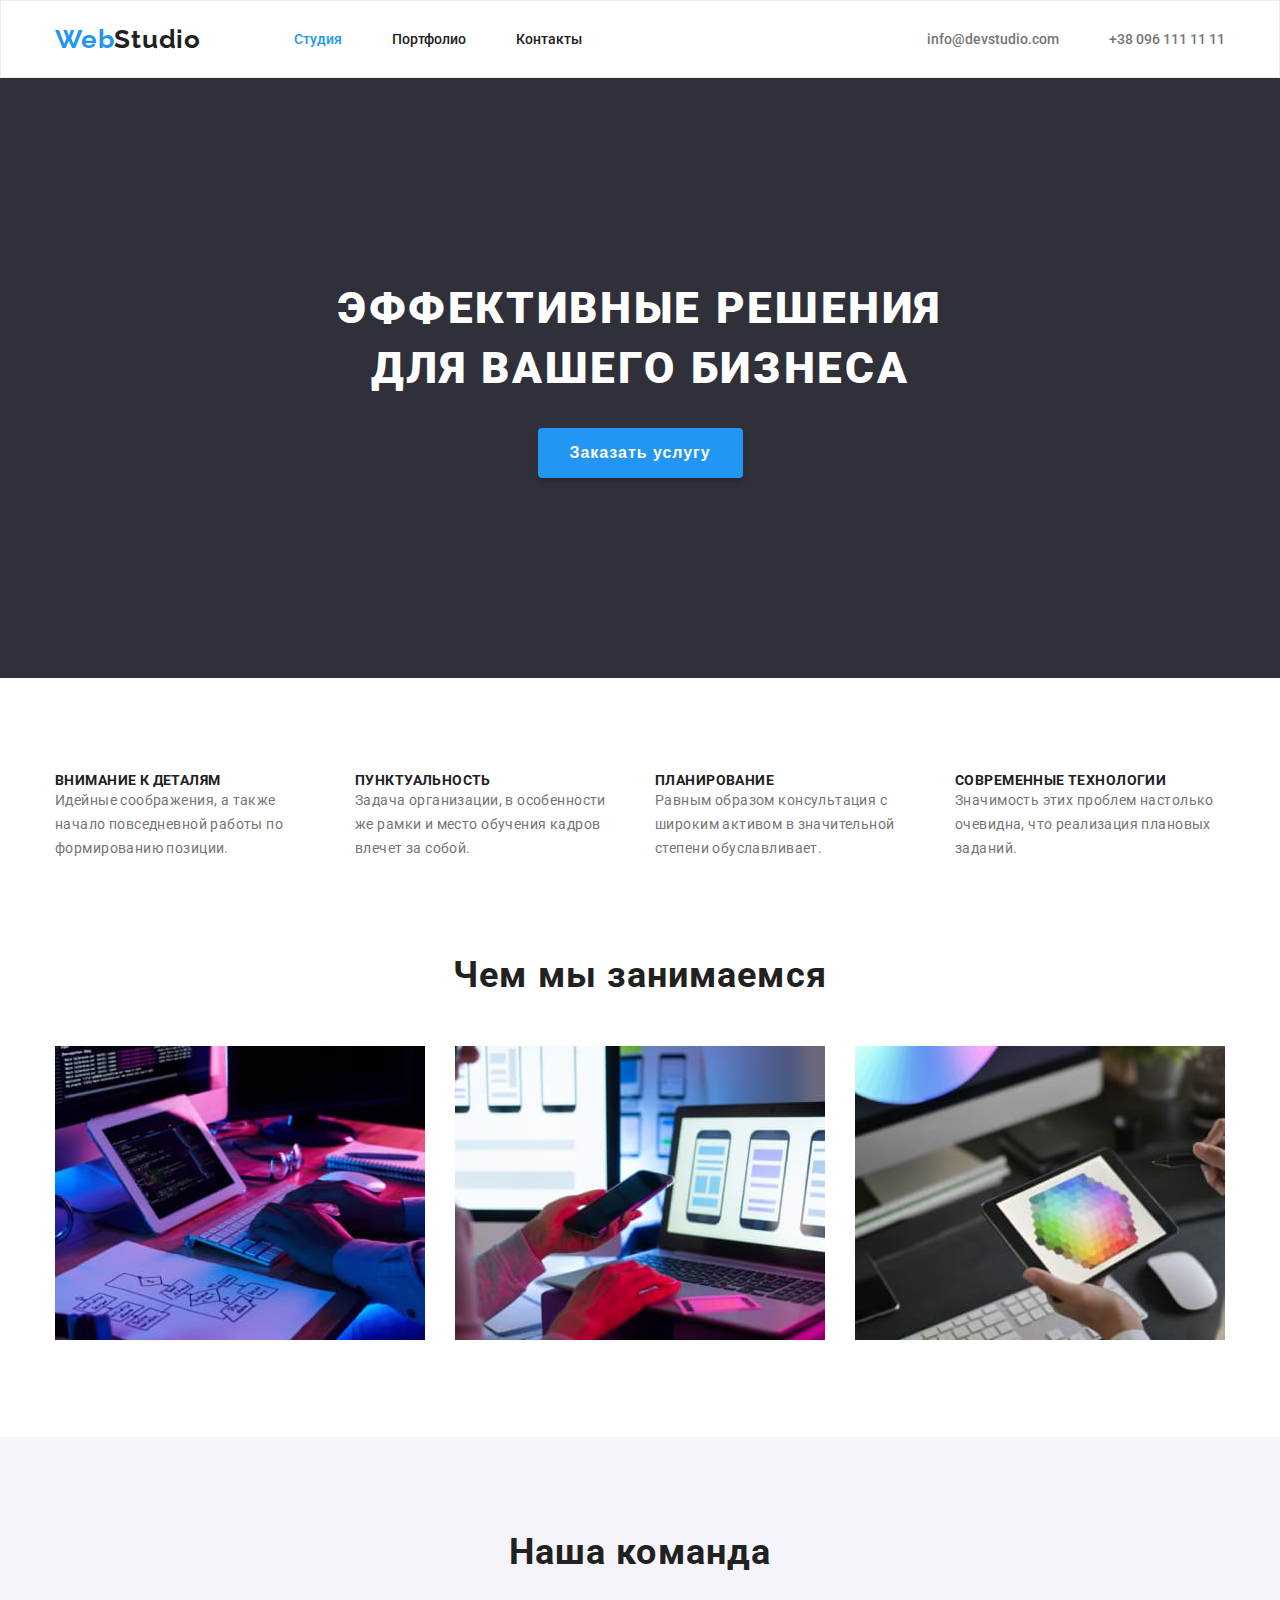
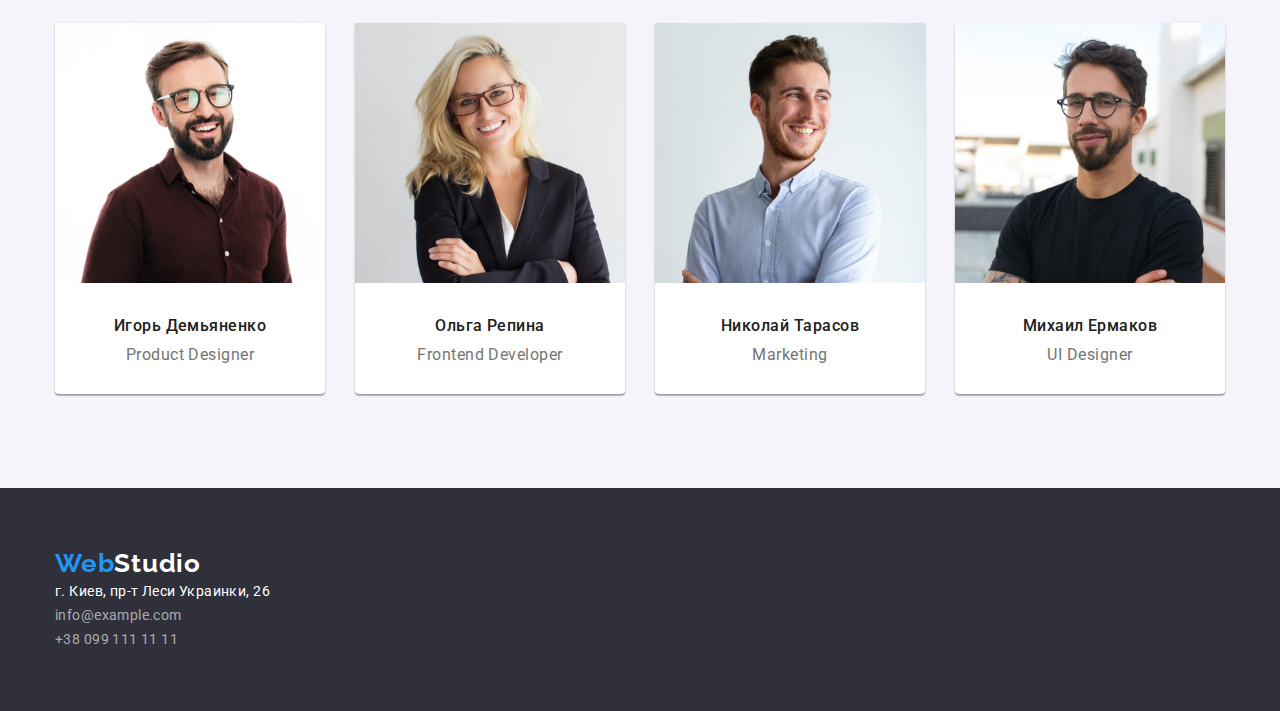
==== index.html @ e6f5c6c8 "clone hw3 to hw4" ====
<!DOCTYPE html>
<html lang="ru">
<head>
    <meta charset="UTF-8">
    <meta http-equiv="X-UA-Compatible" content="IE=edge">
    <meta name="viewport" content="width=device-width, initial-scale=1.0">
    <title>Document</title>
    <link rel="preconnect" href="https://fonts.googleapis.com">
    <link rel="preconnect" href="https://fonts.gstatic.com" crossorigin>
    <link href="https://fonts.googleapis.com/css2?family=Raleway:wght@700&family=Roboto:wght@400;500;700;900&display=swap" rel="stylesheet">
    <link rel="stylesheet" href="./css/reset.css">
    <link rel="stylesheet" href="./css/style.css">
</head>
<body>
    <header class="header">
        <div class="container header-container">
     <!--навигация сайта-->
     <nav class="nav-page">
         <a href="./index.html" class="logo">
         Web<span class="logo-color-black">Studio</span> 
         </a>  
         <ul class="nav-list">
             <li class="nav-item"><a href="./index.html" class="nav-link nav-link current">Студия</a></li>
             <li class="nav-item"><a href="./portfolio.html" class="nav-link">Портфолио</a></li>
             <li class="nav-item"><a href="./contacts.html" class="nav-link">Контакты</a></li>
         </ul>
     </nav>
         <!--контакты--> 
        <ul class="contacts">
             <li class="contacts-item"><a href="mailto:info@devstudio.com" class="contacts-link">info@devstudio.com</a></li>
             <li class="contacts--item"><a href="tel:+380961111111" class="contacts-link">+38 096 111 11 11</a></li>
        </ul>
        </div>
     </header>
         <main>
         <!--Главный баннер-->
         <section class="hero">
             <h1 class="hero-title">
                 ЭФФЕКТИВНЫЕ РЕШЕНИЯ<br>ДЛЯ ВАШЕГО БИЗНЕСА
             </h1>
             <button type="button" class="hero-btn">Заказать услугу</button>
         </section>
         <!--Преимущества нашей фримы-->
         <section class="section advantege-section">
             <h2 class="hide">Преимущества нашей фирмы</h2>
             <div class="container">
             <ul class="advantage-list">
             <li class="advantage-item">
                 <h3 class="advantage-titles">
                     Внимание к деталям
                 </h3>
                 <p class="advantage-explanations">
                     Идейные соображения, а также начало повседневной работы по формированию позиции.
                 </p>
             </li>
             <li class="advantage-item">
                 <h3 class="advantage-titles">
                     Пунктуальность
                 </h3>
                 <p class="advantage-explanations">
                     Задача организации, в особенности же рамки и место обучения кадров влечет за собой.
                 </p>
             </li>
             <li class="advantage-item">
                 <h3 class="advantage-titles">
                     Планирование
                 </h3>
                 <p class="advantage-explanations">
                     Равным образом консультация с широким активом в значительной степени обуславливает.
                 </p>
             </li>
             <li class="advantage-item">
                 <h3 class="advantage-titles">
                     Современные технологии
                 </h3>
                 <p class="advantage-explanations">
                     Значимость этих проблем настолько очевидна, что реализация плановых заданий.
                 </p>
             </li>
         </ul>
         </div>
         </section>
         <!--Чем мы занимаемся-->
            <section class="section">
             <div class="container">
                  <h2 class="headlines">Чем мы занимаемся</h2>
             <ul class="task-list">
                 <li class="task-item">
                     <img src="./images/wwdone.jpg" 
                     alt="мы работаем"
                     width="370">
                 </li>
                 <li class="task-item">
                     <img src="./images/wwdtwo.jpg" alt="мы работаем"
                     width="370">
                 </li>
                 <li class="task-item">
                     <img src="./images/wwdthree.jpg" alt="мы работаем"
                     width="370">
                 </li>
             </ul>
             </div>
         </section>
         <!--Наша команда-->
                 <section class="section section-team">
                   <h2 class="headlines">Наша команда</h2>
                   <div class="container">
                   <ul class="team-list">
                       <li class="team-item">
                           <img src="./images/igor.jpg" 
                           alt="наша команда"
                           width="270">
                           <div class="team-write">
                             <h3 class="team-name">
                               Игорь Демьяненко
                             </h3>
                           <p class="team-position">
                               Product Designer
                           </p>
                           </div>
                       </li>
                       <li class="team-item">
                           <img src="./images/olga.jpg"
                           alt="наша команда"
                           width="270">
                           <div class="team-write">
                             <h3 class="team-name">
                               Ольга Репина
                             </h3>
                           <p class="team-position">
                               Frontend Developer
                           </p>
                           </div>
                       </li>
                       <li class="team-item">
                           <img src="./images/niko.jpg" 
                           alt="наша команда"
                           width="270">
                           <div class="team-write">
                             <h3 class="team-name">
                               Николай Тарасов
                             </h3>
                           <p class="team-position">
                               Marketing
                           </p>
                           </div>
                       </li>
                       <li class="team-item">
                           <img src="./images/miha.jpg" 
                           alt="наша команда"
                           width="270">
                           <div class="team-write">
                             <h3 class="team-name">
                               Михаил Ермаков
                             </h3>
                             <p class="team-position">
                                UI Designer
                             </p>
                             </div>
                       </li>
                   </ul>
                   </div>
                 </section>
         </main>
     <footer class="container-footer">
         <div class="container">
        
        <!--Адресс-->
         <address class="address">
             <a href="./index.html" class="logo-footer">Web<span class="logo-white">Studio</span> </a>
         <ul>
             <li class="address-item">г. Киев, пр-т Леси Украинки, 26</li>
             <li><a href="mailto:info@example.com" class="address-links address-links-mail">info@example.com</a></li>
             <li><a href="tel:+380991111111" class="address-links">+38 099 111 11 11</a></li>
         </ul>
         </address>
         </div>
     </footer>
</body>
</html>
---- css/style.css ----
:root {
    --main-color: #212121;
    --secondary-color:#757575;
    --white-color:#fff;
    --effect-color:#2196F3;
    --second-back-color:#2F303A;
    --team-back-color:#F5F4FA;
    --button-color-hover:#188CE8;
    --border-color:#EEEEEE;
}
/* body main */

body {
    color: var(--main-color);
    font-size: 14px;
    font-weight: 400;
    font-style: normal;
    font-family: 'Roboto',
    sans-serif;
}
.section {
    padding: 94px 0;
}
.container {
    width: 1200px;
    margin: 0 auto;
    padding: 0 15px;
}

/* header */
.header {
    border: 1px solid #ECECEC;
}
.header-container {
    display: flex;
    justify-content: space-between;
}
.hide {
    width: 1px;
    height: 1px;
    overflow: hidden;
    opacity: 0;
    margin-top: -1px;
}

/* nav */

.nav-list,
.contacts,
.nav-page {
    display: flex;
}
.nav-page {
    align-items: center;
}

/* logo */

.logo {
    font-family: 'Raleway', sans-serif;
    font-weight: bold;
    font-size: 26px;
    line-height: calc(31 / 26);
    letter-spacing: 0.03em;
    color: var(--effect-color);
    margin-right: 93px;
}
.logo-color-black {
    color: var(--main-color);
}

/* contacts header */

.nav-item:not(:last-child){
    margin-right: 50px;
}
.contacts-item:not(:last-child){
    margin-right: 50px;
}
.nav-link.current {
    color: var(--effect-color);
}
.nav-link,
.contacts-link {
    color: var(--main-color);
    font-weight: 500;
    padding: 30px 0;
    display: block;
}
.contacts-link {
    color: var(--secondary-color);
}

/* hover and focus */

.address-item:hover,
.address-item:focus,
.address-links:focus,
.address-links:hover,
.nav-link:hover,
.contacts-link:hover,
.nav-link:focus,
.contacts-link:focus {
    color: var(--effect-color);
}

/* hero */

.hero {
    padding: 200px 0;
    background-color: var(--second-back-color);
    text-align: center;
    }
.hero-title {
    color: var(--white-color);
    font-weight: 900;
    font-size: 44px;
    line-height: calc(60 / 44);
    text-align: center;
    letter-spacing: 0.06em;
    text-transform: uppercase;
    margin: 0 auto;
    margin-bottom: 30px;
}

.hero-btn {
    color: var(--white-color);
    padding: 10px 32px;
    background: var(--effect-color);
    box-shadow: 0px 4px 4px rgba(0, 0, 0, 0.15);
    border-radius: 4px;
    font-weight: bold;
    font-size: 16px;
    line-height: calc(30 / 16);
    letter-spacing: 0.06em;
    cursor: pointer;
}
.hero-btn:focus,
.hero-btn:hover {
    background-color: var(--button-color-hover);
}

/* advantage */

.advantege-section {
    padding-bottom: 0px;
}
.advantage-list{
    display: flex;
    margin-right: -30px;
}
.advantage-titles{
    font-weight: bold;
    font-size: 14px;
    line-height: calc(16 / 14);
    letter-spacing: 0.03em;
    text-transform: uppercase;
}
.advantage-item {
    flex-basis: calc(100% / 4 - 30px);
    margin-right: 30px;
}
.advantage-explanations {
    font-size: 14px;
    line-height: calc(24 / 14);
    letter-spacing: 0.03em;
    color: var(--secondary-color);
}

/* task */

.task-list {
    display: flex;
    margin-right: -30px;
}
.task-item {
flex-basis: calc(100% / 3 - 30px);
margin-right: 30px;
}
.headlines {
    padding-bottom: 50px;
    font-weight: bold;
    font-size: 36px;
    line-height: calc(42 / 36);
    text-align: center;
    letter-spacing: 0.03em;
}

 /* team */
.section-team {
    background-color: var(--team-back-color);
    
}
 .team-list {
     display: flex;
     margin-right: -30px;
 }
 .team-item {
     background-color: var(--white-color);
     flex-basis: calc(100% / 4 - 30px);
     margin-right: 30px;
     box-shadow: 0px 1px 3px rgba(0, 0, 0, 0.12),
     0px 1px 1px rgba(0, 0, 0, 0.14),
     0px 2px 1px rgba(0, 0, 0, 0.2);
     border-radius: 0px 0px 4px 4px;

 }

.team-name {
    padding-bottom: 10px;
    font-weight: 500;
    font-size: 16px;
    line-height: calc(19 / 16);
    text-align: center;
    letter-spacing: 0.03em;
}
.team-position {
    color: var(--secondary-color);
    font-size: 16px;
    line-height: calc(19 / 16);
    text-align: center;
    letter-spacing: 0.03em;
}
.team-write {
    padding: 30px 0;
}
 
/* footer */

.container-footer {
    background-color: var(--second-back-color);
}
.address {
    padding: 60px 0;
}
.logo-white {
    color: var(--white-color);
}
.logo-footer {
    color: var(--effect-color);
    font-family: Raleway;
    font-style: normal;
    font-weight: bold;
    font-size: 26px;
    line-height: calc(31 / 26);
    letter-spacing: 0.03em;
}
.address-item {
    font-style: normal;
    font-weight: normal;
    color: var(--white-color);
    font-size: 14px;
    line-height: calc(24 / 14);
    letter-spacing: 0.03em;
}
.address-links {
    color: rgba(255, 255, 255, 0.6);
    font-style: normal;
    font-weight: normal;
    font-size: 14px;
    line-height: calc(24 / 14);
    letter-spacing: 0.03em;
    }
.address-links-mail {
        padding-top: 9px;
        padding-bottom: 9px;
    }

    /* portfolio.html */

    /* filters*/

.portfolio-container {
    background-color: var(--white-color);
}
.filter-list {
    display: flex;
    justify-content: center;
    margin-bottom: -8px; 
}
.filter-item {
    margin-right: 8px;
}
.button-filter {
    padding: 6px 22px;
    background-color: var(--team-back-color);
    border-radius: 4px;
    font-weight: 500;
    font-size: 16px;
    line-height: calc(26 / 16);
    letter-spacing: 0.03em;
    color:var(--main-color);
    cursor: pointer;
}
.main-filter-btn {
    color: var(--white-color);
    background: var(--effect-color);
    box-shadow: 0px 3px 1px rgba(0, 0, 0, 0.1),
    0px 1px 2px rgba(0, 0, 0, 0.08),
    0px 2px 2px rgba(0, 0, 0, 0.12);
    border-radius: 4px;
}

/* Cards */

.cards-list {
    padding-top: 50px;
    display: flex;
    flex-wrap: wrap;
    flex-basis: calc(100 / 3 - 30px);
    margin-right: -30px;
    margin-bottom: -30px;
    }

.card-item {
    margin-right: 30px;
    margin-bottom: 30px;
    background: var(--white-color)
}
.card-name {
    margin-bottom: 4px;
    font-style: normal;
    font-weight: bold;
    font-size: 18px;
    line-height: calc(36 / 18);
    letter-spacing: 0.06em;
    color: var(--main-color)
}
.card-filter {
    font-weight: normal;
    font-size: 16px;
    line-height: calc(30 / 16);
    letter-spacing: 0.03em;
    color:var(--secondary-color)
}
.card-write {
    padding: 20px 24px;
   background:var(--white-color);
   border: 1px solid var(--border-color);
   box-sizing: border-box;
}
.no-gap {
    display: block;
}
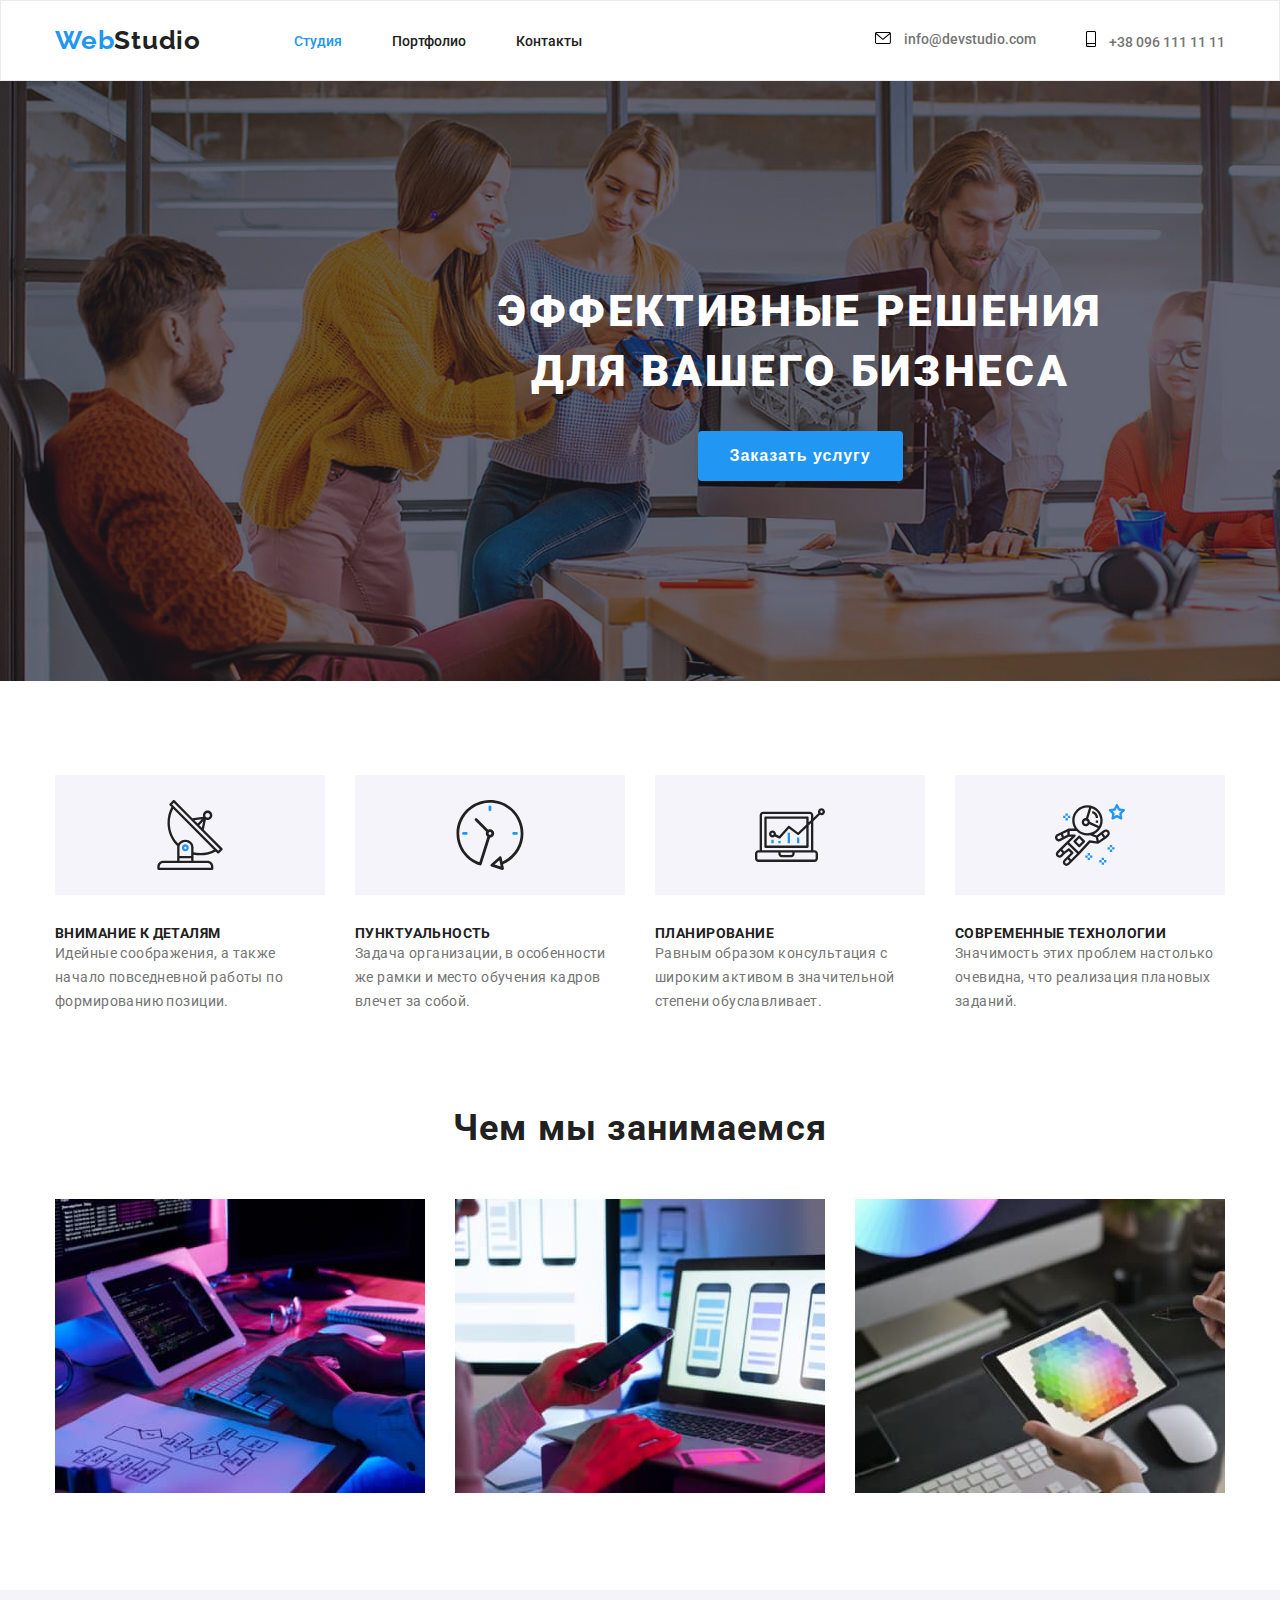
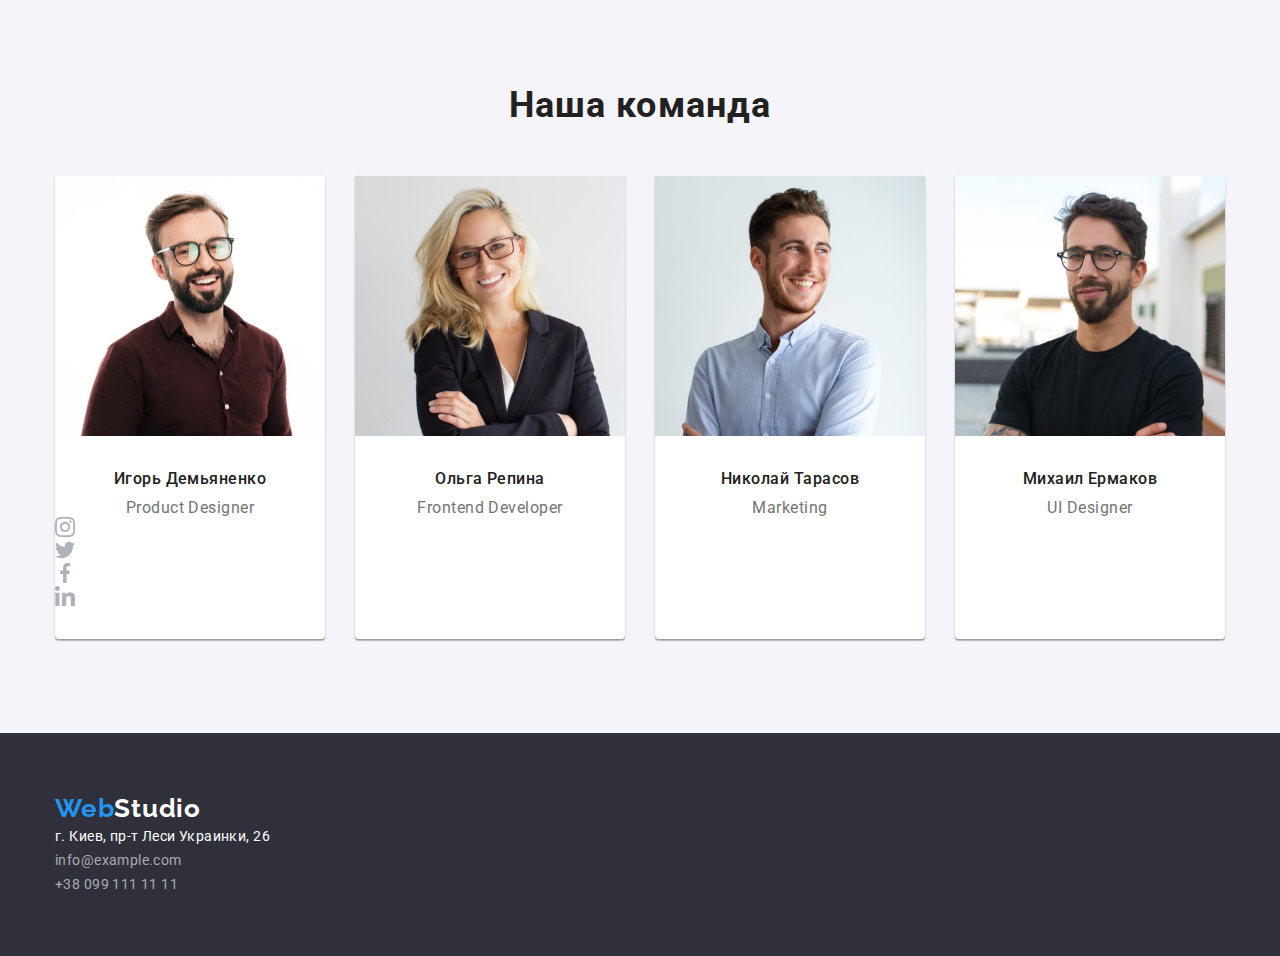
==== commit e4e5662c: "upadate hw4" ====
--- a/index.html
+++ b/index.html
@@ -27,8 +27,18 @@
      </nav>
          <!--контакты--> 
         <ul class="contacts">
-             <li class="contacts-item"><a href="mailto:info@devstudio.com" class="contacts-link">info@devstudio.com</a></li>
-             <li class="contacts--item"><a href="tel:+380961111111" class="contacts-link">+38 096 111 11 11</a></li>
+             <li class="contacts-item"><a href="mailto:info@devstudio.com" class="contacts-link">
+                <svg width="16" height="12" class="contacts-icon">
+                    <use href="./images/sprite.svg#icon-envelope">
+                    </use>
+                </svg> 
+                info@devstudio.com</a></li>
+             <li class="contacts--item"><a href="tel:+380961111111" class="contacts-link">
+                 <svg width="10" height="16" class="contacts-icon">
+                    <use href="./images/sprite.svg#icon-phone">
+                    </use>
+                </svg> 
+                +38 096 111 11 11</a></li>
         </ul>
         </div>
      </header>
@@ -46,6 +56,12 @@
              <div class="container">
              <ul class="advantage-list">
              <li class="advantage-item">
+                 <div class="advantege-icon">
+                     <svg width="70" height="70">
+                    <use href="./images/sprite.svg#icon-antenna">
+                    </use>
+                </svg> 
+                 </div>
                  <h3 class="advantage-titles">
                      Внимание к деталям
                  </h3>
@@ -54,6 +70,12 @@
                  </p>
              </li>
              <li class="advantage-item">
+                 <div class="advantege-icon">
+                     <svg width="70" height="70">
+                    <use href="./images/sprite.svg#icon-clock-1-1">
+                    </use>
+                </svg> 
+                 </div>
                  <h3 class="advantage-titles">
                      Пунктуальность
                  </h3>
@@ -62,6 +84,12 @@
                  </p>
              </li>
              <li class="advantage-item">
+                 <div class="advantege-icon">
+                     <svg width="70" height="70">
+                    <use href="./images/sprite.svg#icon-diagram">
+                    </use>
+                </svg> 
+                 </div>
                  <h3 class="advantage-titles">
                      Планирование
                  </h3>
@@ -70,6 +98,12 @@
                  </p>
              </li>
              <li class="advantage-item">
+                 <div class="advantege-icon">
+                     <svg width="70" height="70">
+                    <use href="./images/sprite.svg#icon-astronaut">
+                    </use>
+                </svg> 
+                 </div>
                  <h3 class="advantage-titles">
                      Современные технологии
                  </h3>
@@ -117,6 +151,40 @@
                            <p class="team-position">
                                Product Designer
                            </p>
+                           <ul class="team-social">
+                               <li class="team-social-item">
+                                   <a href="">
+                                <svg width="20" height="20" class="social-icon">
+                                <use href="./images/sprite.svg#icon-instagram">
+                                </use>
+                                </svg> 
+                                </a>
+                               </li>
+                                <li class="team-social-item">
+                                    <a href="">
+                                <svg width="20" height="20" class="social-icon">
+                                <use href="./images/sprite.svg#icon-twitter">
+                                </use>
+                                </svg> 
+                                </a>
+                               </li>
+                                <li class="team-social-item">
+                                    <a href="">
+                                <svg width="20" height="20" class="social-icon">
+                                <use href="./images/sprite.svg#icon-facebook">
+                                </use>
+                                </svg> 
+                                    </a>
+                               </li>
+                                <li class="team-social-item">
+                                    <a href="" class="social-link">
+                                <svg width="20" height="20" class="social-icon">
+                                <use href="./images/sprite.svg#icon-linkedin">
+                                </use>
+                                </svg> 
+                                </a>
+                               </li>
+                           </ul>
                            </div>
                        </li>
                        <li class="team-item">
--- a/css/style.css
+++ b/css/style.css
@@ -90,6 +90,11 @@
 .contacts-link {
     color: var(--secondary-color);
 }
+.contacts-icon {
+    margin-right: 10px;
+}
+
+
 
 /* hover and focus */
 
@@ -99,18 +104,24 @@
 .address-links:hover,
 .nav-link:hover,
 .contacts-link:hover,
+.contacts-link:hover,
 .nav-link:focus,
 .contacts-link:focus {
     color: var(--effect-color);
+    fill: var(--effect-color);
 }
 
 /* hero */
 
 .hero {
+    width: 1600px;
+    height: auto;
     padding: 200px 0;
+    background-image: linear-gradient(rgba(47, 48, 58, 0.4), rgba(47, 48, 58, 0.4)), url(../images/back.jpg);
     background-color: var(--second-back-color);
     text-align: center;
     }
+    
 .hero-title {
     color: var(--white-color);
     font-weight: 900;
@@ -155,6 +166,15 @@
     line-height: calc(16 / 14);
     letter-spacing: 0.03em;
     text-transform: uppercase;
+}
+.advantege-icon {
+    background: var(--team-back-color);
+    margin-bottom: 30px;
+    display: flex;
+    width: 100%;
+    height: 120px;
+    justify-content: center;
+    align-items: center;
 }
 .advantage-item {
     flex-basis: calc(100% / 4 - 30px);
@@ -224,6 +244,15 @@
 .team-write {
     padding: 30px 0;
 }
+.social-link {
+    width: 44px;
+    height: 44px;
+}
+.social-link:hover {
+    border-radius: 50%;
+    background-color: var(--button-color-hover);
+    fill: var(--white-color);
+}
  
 /* footer */
 
@@ -281,6 +310,12 @@
 .filter-item {
     margin-right: 8px;
 }
+
+.filter-item:hover {
+    box-shadow: 0px 3px 1px rgba(0, 0, 0, 0.1),
+        0px 1px 2px rgba(0, 0, 0, 0.08),
+        0px 2px 2px rgba(0, 0, 0, 0.12);
+}
 .button-filter {
     padding: 6px 22px;
     background-color: var(--team-back-color);
@@ -317,6 +352,11 @@
     margin-bottom: 30px;
     background: var(--white-color)
 }
+.card-item:hover {
+    box-shadow: 0px 1px 1px rgba(0, 0, 0, 0.12),
+        0px 4px 4px rgba(0, 0, 0, 0.06),
+        1px 4px 6px rgba(0, 0, 0, 0.16);
+}
 .card-name {
     margin-bottom: 4px;
     font-style: normal;
@@ -341,4 +381,6 @@
 }
 .no-gap {
     display: block;
-}+}
+
+
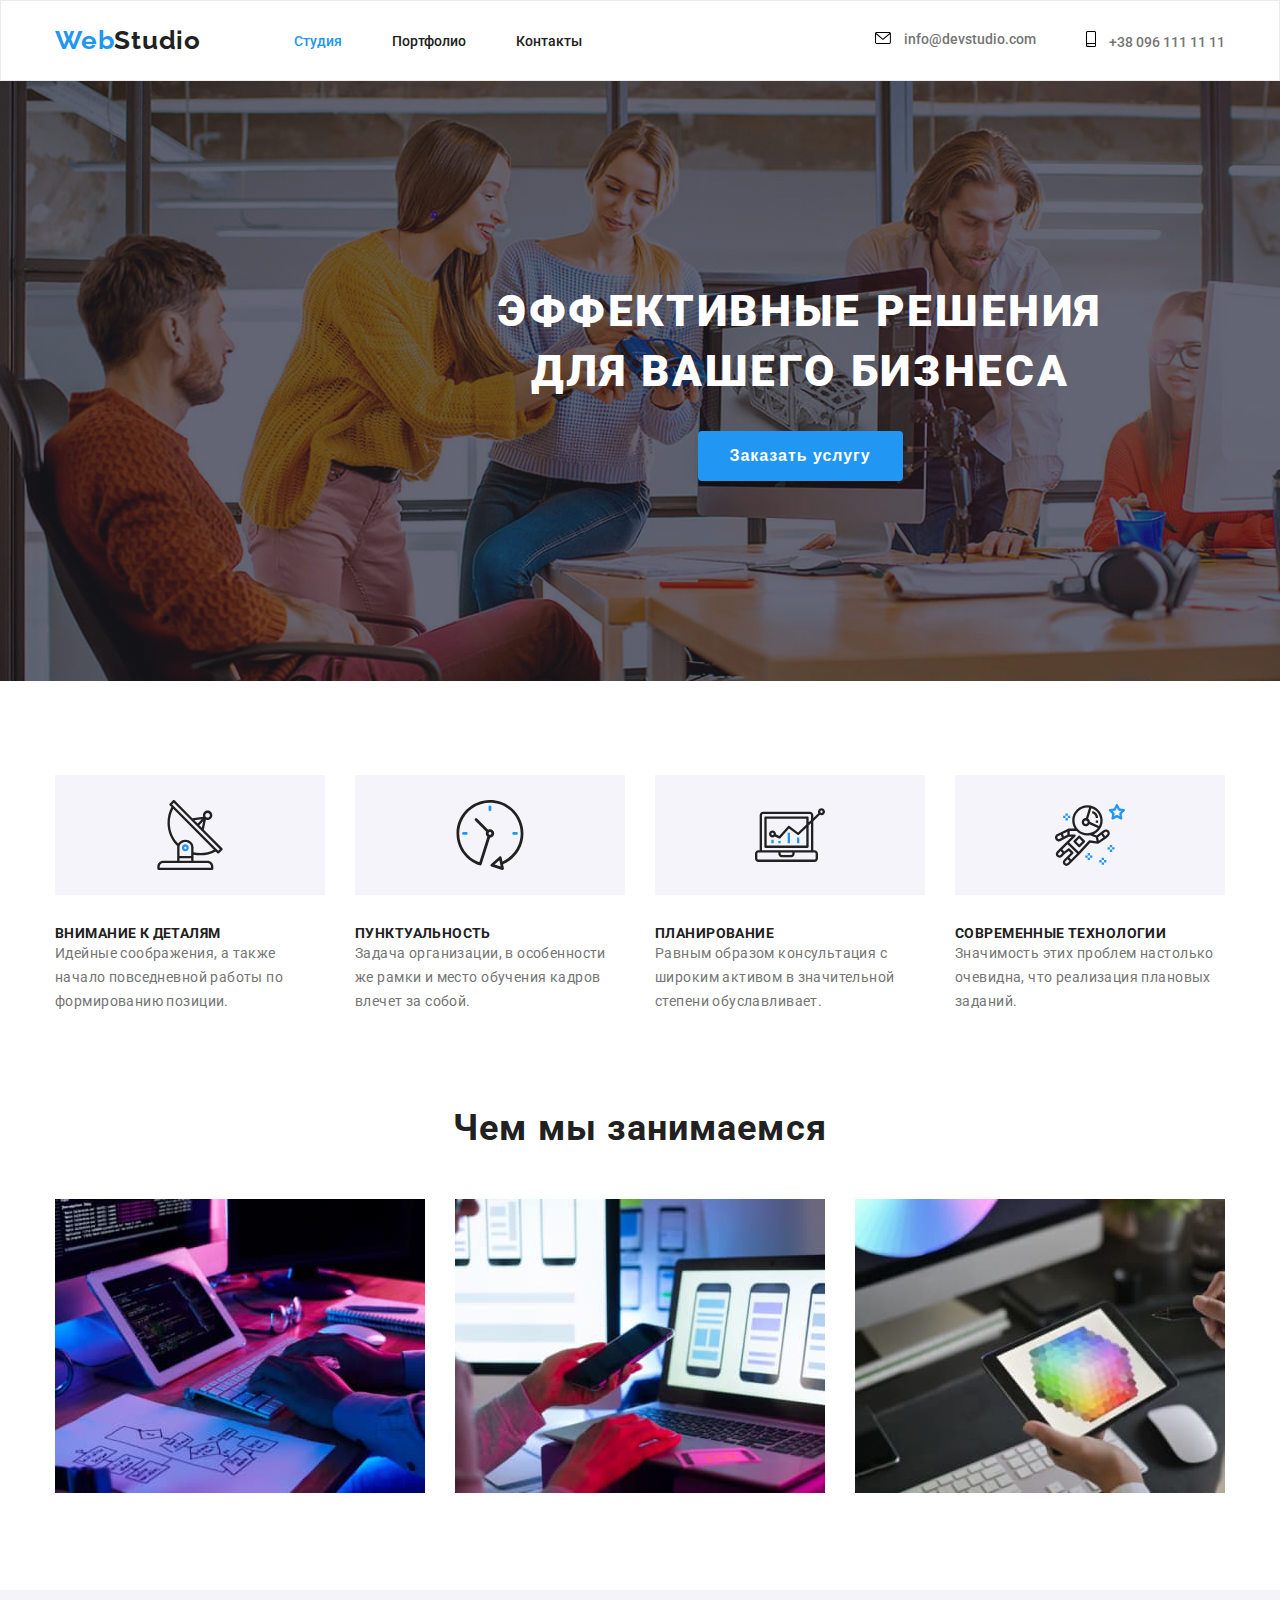
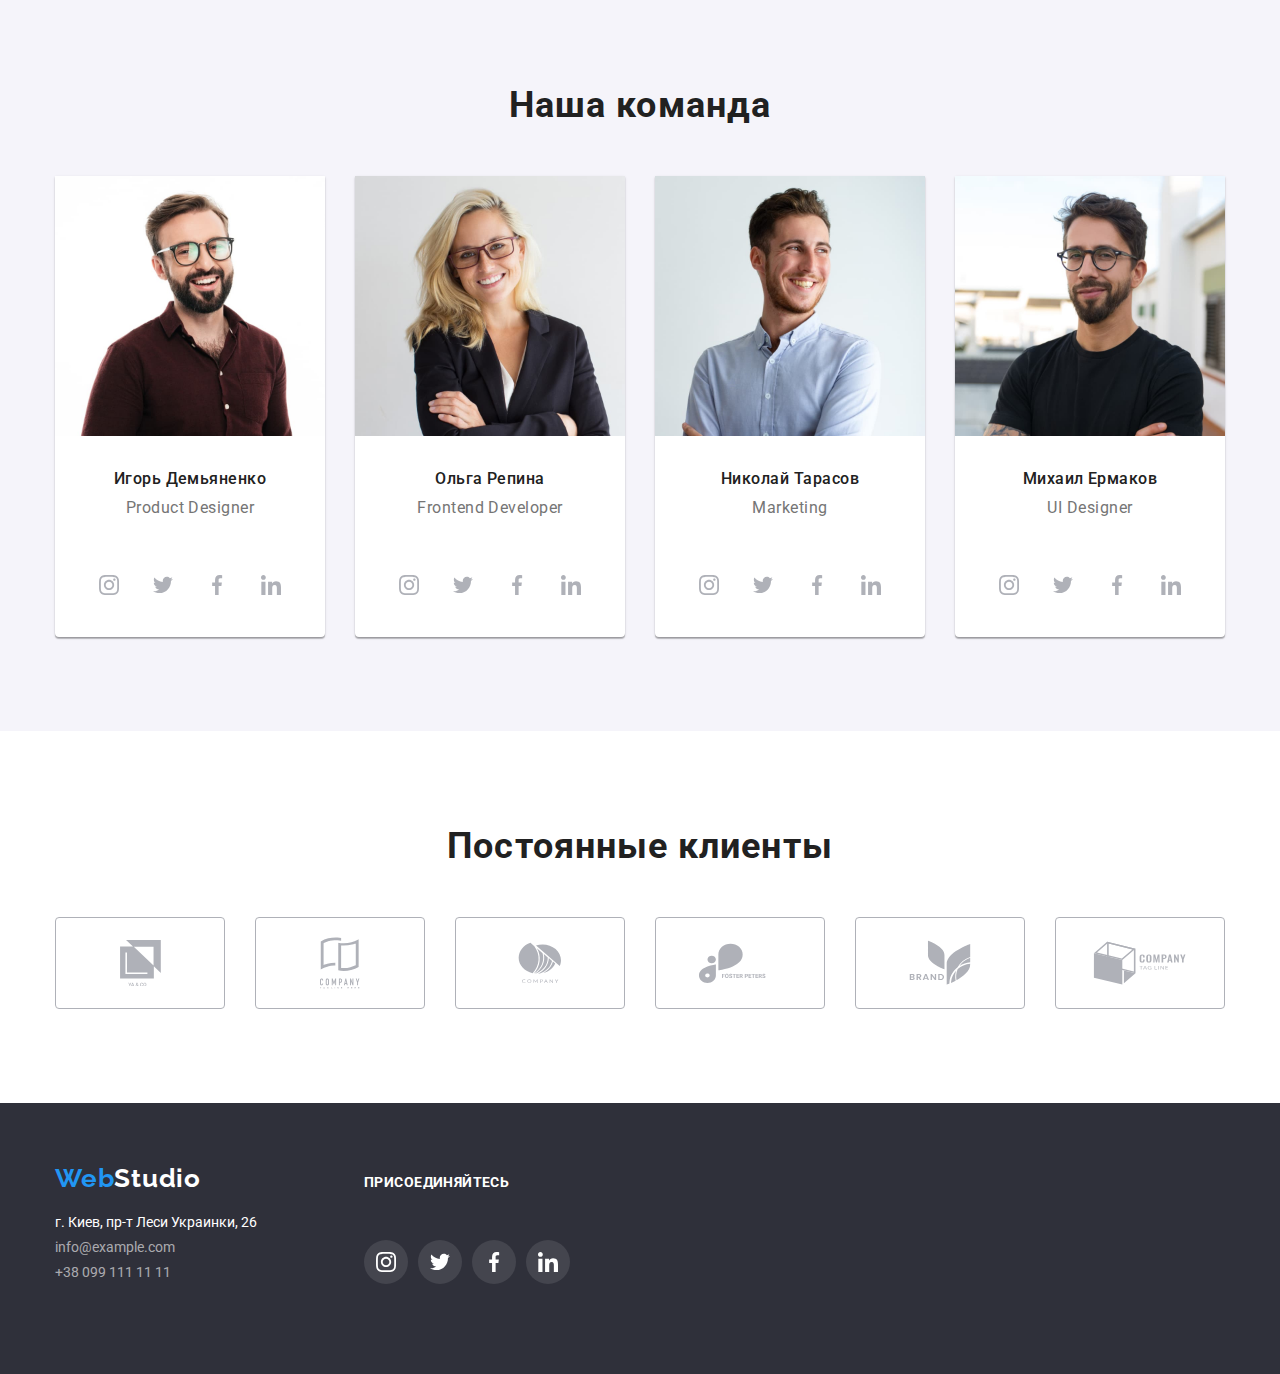
==== commit ddc7afc3: "upadate hw4" ====
--- a/index.html
+++ b/index.html
@@ -151,9 +151,11 @@
                            <p class="team-position">
                                Product Designer
                            </p>
+                           </div>
+                           <div class="link-container">
                            <ul class="team-social">
                                <li class="team-social-item">
-                                   <a href="">
+                                   <a class="social-link" href="">
                                 <svg width="20" height="20" class="social-icon">
                                 <use href="./images/sprite.svg#icon-instagram">
                                 </use>
@@ -161,7 +163,7 @@
                                 </a>
                                </li>
                                 <li class="team-social-item">
-                                    <a href="">
+                                    <a class="social-link" href="">
                                 <svg width="20" height="20" class="social-icon">
                                 <use href="./images/sprite.svg#icon-twitter">
                                 </use>
@@ -169,7 +171,7 @@
                                 </a>
                                </li>
                                 <li class="team-social-item">
-                                    <a href="">
+                                    <a class="social-link" href="">
                                 <svg width="20" height="20" class="social-icon">
                                 <use href="./images/sprite.svg#icon-facebook">
                                 </use>
@@ -177,7 +179,7 @@
                                     </a>
                                </li>
                                 <li class="team-social-item">
-                                    <a href="" class="social-link">
+                                    <a class="social-link" href="" >
                                 <svg width="20" height="20" class="social-icon">
                                 <use href="./images/sprite.svg#icon-linkedin">
                                 </use>
@@ -199,6 +201,42 @@
                                Frontend Developer
                            </p>
                            </div>
+                           <div class="link-container">
+                           <ul class="team-social">
+                               <li class="team-social-item">
+                                   <a class="social-link" href="">
+                                <svg width="20" height="20" class="social-icon">
+                                <use href="./images/sprite.svg#icon-instagram">
+                                </use>
+                                </svg> 
+                                </a>
+                               </li>
+                                <li class="team-social-item">
+                                    <a class="social-link" href="">
+                                <svg width="20" height="20" class="social-icon">
+                                <use href="./images/sprite.svg#icon-twitter">
+                                </use>
+                                </svg> 
+                                </a>
+                               </li>
+                                <li class="team-social-item">
+                                    <a class="social-link" href="">
+                                <svg width="20" height="20" class="social-icon">
+                                <use href="./images/sprite.svg#icon-facebook">
+                                </use>
+                                </svg> 
+                                    </a>
+                               </li>
+                                <li class="team-social-item">
+                                    <a class="social-link" href="" >
+                                <svg width="20" height="20" class="social-icon">
+                                <use href="./images/sprite.svg#icon-linkedin">
+                                </use>
+                                </svg> 
+                                </a>
+                               </li>
+                           </ul>
+                           </div>
                        </li>
                        <li class="team-item">
                            <img src="./images/niko.jpg" 
@@ -211,6 +249,42 @@
                            <p class="team-position">
                                Marketing
                            </p>
+                           </div>
+                           <div class="link-container">
+                           <ul class="team-social">
+                               <li class="team-social-item">
+                                   <a class="social-link" href="">
+                                <svg width="20" height="20" class="social-icon">
+                                <use href="./images/sprite.svg#icon-instagram">
+                                </use>
+                                </svg> 
+                                </a>
+                               </li>
+                                <li class="team-social-item">
+                                    <a class="social-link" href="">
+                                <svg width="20" height="20" class="social-icon">
+                                <use href="./images/sprite.svg#icon-twitter">
+                                </use>
+                                </svg> 
+                                </a>
+                               </li>
+                                <li class="team-social-item">
+                                    <a class="social-link" href="">
+                                <svg width="20" height="20" class="social-icon">
+                                <use href="./images/sprite.svg#icon-facebook">
+                                </use>
+                                </svg> 
+                                    </a>
+                               </li>
+                                <li class="team-social-item">
+                                    <a class="social-link" href="" >
+                                <svg width="20" height="20" class="social-icon">
+                                <use href="./images/sprite.svg#icon-linkedin">
+                                </use>
+                                </svg> 
+                                </a>
+                               </li>
+                           </ul>
                            </div>
                        </li>
                        <li class="team-item">
@@ -225,24 +299,150 @@
                                 UI Designer
                              </p>
                              </div>
+                             <div class="link-container">
+                           <ul class="team-social">
+                               <li class="team-social-item">
+                                   <a class="social-link" href="">
+                                <svg width="20" height="20" class="social-icon">
+                                <use href="./images/sprite.svg#icon-instagram">
+                                </use>
+                                </svg> 
+                                </a>
+                               </li>
+                                <li class="team-social-item">
+                                    <a class="social-link" href="">
+                                <svg width="20" height="20" class="social-icon">
+                                <use href="./images/sprite.svg#icon-twitter">
+                                </use>
+                                </svg> 
+                                </a>
+                               </li>
+                                <li class="team-social-item">
+                                    <a class="social-link" href="">
+                                <svg width="20" height="20" class="social-icon">
+                                <use href="./images/sprite.svg#icon-facebook">
+                                </use>
+                                </svg> 
+                                    </a>
+                               </li>
+                                <li class="team-social-item">
+                                    <a class="social-link" href="" >
+                                <svg width="20" height="20" class="social-icon">
+                                <use href="./images/sprite.svg#icon-linkedin">
+                                </use>
+                                </svg> 
+                                </a>
+                               </li>
+                           </ul>
+                           </div>
                        </li>
                    </ul>
                    </div>
                  </section>
+                 <div class="container">
+                 <section class="section">
+                     <h2 class="headlines-partner">Постоянные клиенты</h2>
+                     <div>
+                         <ul class="partners-list">
+                             <li class="partners-item">
+                                 <a href="" class="partners-link">
+                                     <svg width="41" height="46.7" class="partners-icon">
+                                <use href="./images/sprite.svg#icon-company1">
+                                </use>
+                                </svg> 
+                                 </a>
+                             </li>
+                             <li class="partners-item">
+                                 <a href="" class="partners-link">
+                                     <svg width="40" height="52" class="partners-icon">
+                                <use href="./images/sprite.svg#icon-company2">
+                                </use>
+                                </svg> 
+                                 </a>
+                             </li>
+                             <li class="partners-item">
+                                 <a href="" class="partners-link">
+                                     <svg width="43.46" height="41.18" class="partners-icon">
+                                <use href="./images/sprite.svg#icon-company3">
+                                </use>
+                                </svg> 
+                                 </a>
+                             </li>
+                             <li class="partners-item">
+                                 <a href="" class="partners-link">
+                                     <svg width="84.44" height="40.62" class="partners-icon">
+                                <use href="./images/sprite.svg#icon-company4">
+                                </use>
+                                </svg> 
+                                 </a>
+                             </li>
+                             <li class="partners-item">
+                                 <a href="" class="partners-link">
+                                     <svg width="62.54" height="45.43" class="partners-icon">
+                                <use href="./images/sprite.svg#icon-company5">
+                                </use>
+                                </svg> 
+                                 </a>
+                             </li>
+                             <li class="partners-item">
+                                 <a href="" class="partners-link">
+                                     <svg width="93.79" height="43.93" class="partners-icon">
+                                <use href="./images/sprite.svg#icon-company6">
+                                </use>
+                                </svg> 
+                                 </a>
+                             </li>
+                             </ul>
+                     </div>
+                 </section>
+                 </div>
          </main>
-     <footer class="container-footer">
-         <div class="container">
-        
-        <!--Адресс-->
-         <address class="address">
-             <a href="./index.html" class="logo-footer">Web<span class="logo-white">Studio</span> </a>
-         <ul>
-             <li class="address-item">г. Киев, пр-т Леси Украинки, 26</li>
-             <li><a href="mailto:info@example.com" class="address-links address-links-mail">info@example.com</a></li>
-             <li><a href="tel:+380991111111" class="address-links">+38 099 111 11 11</a></li>
-         </ul>
-         </address>
-         </div>
+     <footer class="footer">
+      <div class="container footer-list">            
+            <div class="item-address">
+                <a href="./index.html" class="logo"> <span style="color: #2196F3;">Web</span>Studio</a>
+                    <address>
+                        <ul class="address">
+                            <li class="item"><a href="" class="title-white">г. Киев, пр-т Леси Украинки, 26</a></li>
+                            <li class="item"><a href="mailto:info@devstudio.com" class="title-rgba">info@example.com</a></li>
+                            <li class="item"><a href="tel:+380961111111"  class="title-rgba">+38 099 111 11 11</a></li>   
+                        </ul>
+                    </address>
+            </div>
+            <div class="item-soc-network">
+                <p>Присоединяйтесь</p>
+                <ul class="footer-soc-network">
+                    <li  class="footer-icon-soc">
+                        <a href="" class="footer-link">
+                            <svg class="footer-icon" width="20" height="20">
+                                <use href="images/sprite.svg#icon-instagram"></use>
+                            </svg>
+                        </a> 
+                    </li>
+                    <li class="footer-icon-soc">
+                        <a href="" class="footer-link">
+                            <svg width="20" height="20" class="footer-icon">
+                                <use href="images/sprite.svg#icon-twitter"></use>
+                            </svg>
+                        </a>
+                    </li>
+                    <li class="footer-icon-soc">
+                        <a href="" class="footer-link">
+                            <svg width="20" height="20" class="footer-icon">
+                                <use href="images/sprite.svg#icon-facebook"></use>
+                            </svg>
+                        </a>
+                    </li>
+                    <li class="footer-icon-soc">
+                        <a href="" class="footer-link">
+                            <svg width="20" height="20" class="footer-icon">
+                                <use href="images/sprite.svg#icon-linkedin"></use>
+                            </svg>
+                        </a>
+                    </li>
+                </ul>
+            </div>
+        </div>
      </footer>
 </body>
-</html>
+</html>--- a/css/style.css
+++ b/css/style.css
@@ -7,6 +7,7 @@
     --team-back-color:#F5F4FA;
     --button-color-hover:#188CE8;
     --border-color:#EEEEEE;
+    --icon-color:#AFB1B8;
 }
 /* body main */
 
@@ -244,60 +245,169 @@
 .team-write {
     padding: 30px 0;
 }
+.link-container {
+    margin: 16px 32px 30px 32px;
+}
 .social-link {
+    fill: var(--icon-color);
     width: 44px;
     height: 44px;
+    display: flex;
+    justify-content: center;
+    align-items: center;
+    border-radius: 50%;
 }
 .social-link:hover {
+    background-color: var(--effect-color);
     border-radius: 50%;
-    background-color: var(--button-color-hover);
     fill: var(--white-color);
 }
+.team-social {
+    display: flex;
+    margin-right: -10px;
+}
+.team-social-item {
+    flex-basis: calc(100% / 4 - 10px);
+    margin-right: 10px;
+}
+.headlines-partner {
+    margin-bottom: 50px;
+    font-weight: bold;
+    font-size: 36px;
+    line-height: calc(42 / 36);
+    text-align: center;
+    letter-spacing: 0.03em;
+}
+.partners-link {
+fill: var(--icon-color);
+width: 170px;
+height: 92px;
+display: flex;
+justify-content: center;
+align-items: center;
+border: 1px solid #AFB1B8;
+box-sizing: border-box;
+border-radius: 4px;
+}
+.partners-list {
+    display: flex;
+    margin-right: -30px;
+}
+
+.partners-item {
+    flex-basis: calc(100% / 6 - 30px);
+    margin-right: 30px;
+}
+.partners-link:focus,
+.partners-link:hover {
+    border: 1px solid #2196F3;
+    box-sizing: border-box;
+    border-radius: 4px;
+    fill: var(--effect-color);
+}
+
  
 /* footer */
 
-.container-footer {
-    background-color: var(--second-back-color);
-}
+.footer-list {
+    display: flex;
+    align-items: baseline;
+}
+
+.footer-soc-network {
+    display: flex;
+    align-items: center;
+    justify-content: center;
+    margin-top: 50px;
+    margin-bottom: 30px;
+}
+
+.footer-icon-soc {
+    display: flex;
+    margin-right: 10px;
+}
+
+.footer-icon-soc:last-child {
+    margin-right: 0px;
+}
+
+.footer-icon {
+    width: 20px;
+    height: 20px;
+    fill: #FFFFFF;
+}
+
+.footer .footer-link {
+    display: flex;
+    align-items: center;
+    justify-content: center;
+    width: 44px;
+    height: 44px;
+    background: rgba(255, 255, 255, 0.1);
+    border-radius: 50%;
+}
+
+.footer .footer-link:hover,
+.footer .footer-link:focus {
+   background-color: var(--effect-color);
+}
+
+.footer-list p {
+    margin-top: 0px;
+    margin-bottom: 20px;
+    font-weight: 700;
+    font-size: 14px;
+    line-height: calc(16 / 14);
+    letter-spacing: 0.03em;
+    text-transform: uppercase;
+    color: #FFFFFF;
+}
+
 .address {
-    padding: 60px 0;
-}
-.logo-white {
+    font-style: normal;
+}
+
+.footer {
+    background-color:var(--second-back-color);
+    min-width: 1200px;
+    padding-top: 60px;
+    padding-bottom: 60px;
+}
+
+.footer .logo {
+    display: inline-block;
     color: var(--white-color);
-}
-.logo-footer {
+    margin-bottom: 20px;
+}
+
+.footer .title-white {
+    color: var(--white-color);
+}
+
+.footer .title-rgba {
+    color: rgba(255, 255, 255, 0.6);
+
+}
+
+.address .item {
+    display: block;
+    margin-bottom: 9px;
+}
+
+.address .item:last-child {
+    margin-bottom: 0px;
+}
+
+.footer .item-address {
+    margin-right: 70px;
+}
+
+.footer .item-address :hover,
+.footer .item-address :focus {
     color: var(--effect-color);
-    font-family: Raleway;
-    font-style: normal;
-    font-weight: bold;
-    font-size: 26px;
-    line-height: calc(31 / 26);
-    letter-spacing: 0.03em;
-}
-.address-item {
-    font-style: normal;
-    font-weight: normal;
-    color: var(--white-color);
-    font-size: 14px;
-    line-height: calc(24 / 14);
-    letter-spacing: 0.03em;
-}
-.address-links {
-    color: rgba(255, 255, 255, 0.6);
-    font-style: normal;
-    font-weight: normal;
-    font-size: 14px;
-    line-height: calc(24 / 14);
-    letter-spacing: 0.03em;
-    }
-.address-links-mail {
-        padding-top: 9px;
-        padding-bottom: 9px;
-    }
-
-    /* portfolio.html */
-
-    /* filters*/
+}
+
+
 
 .portfolio-container {
     background-color: var(--white-color);
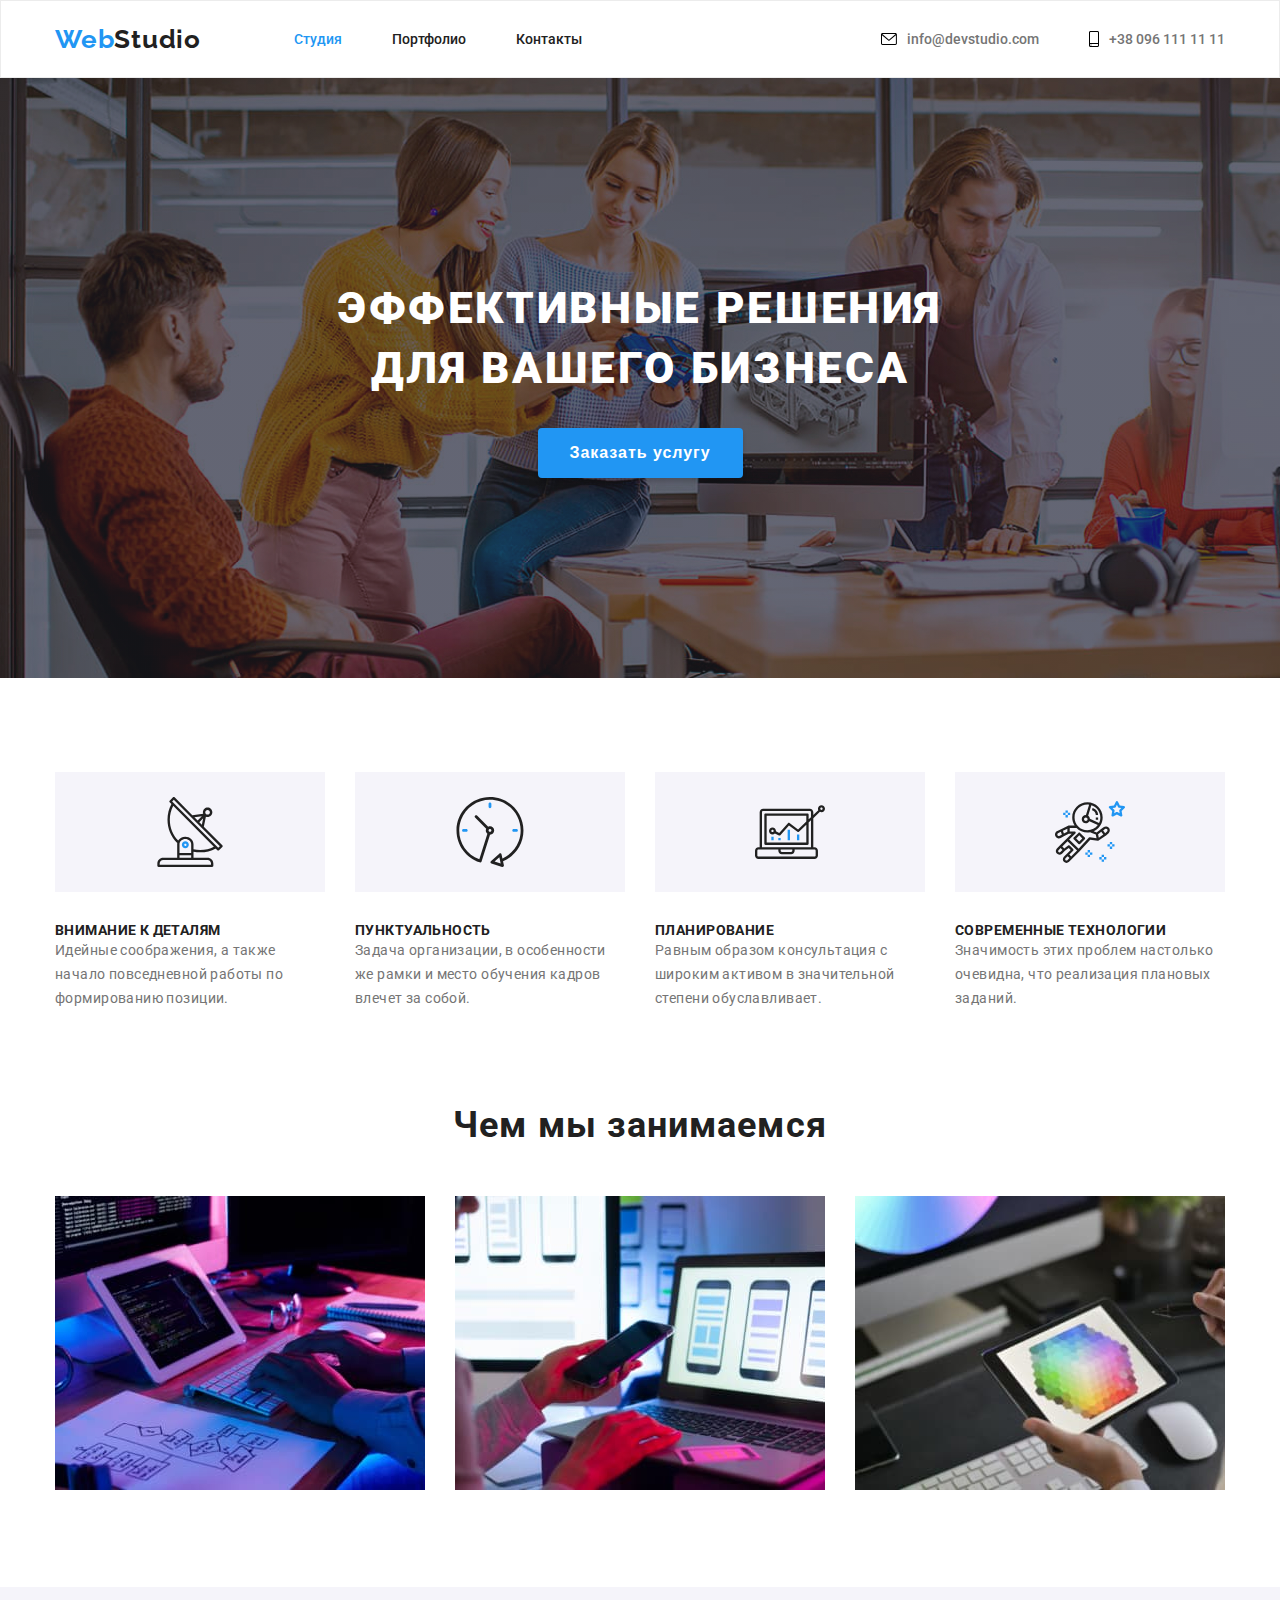
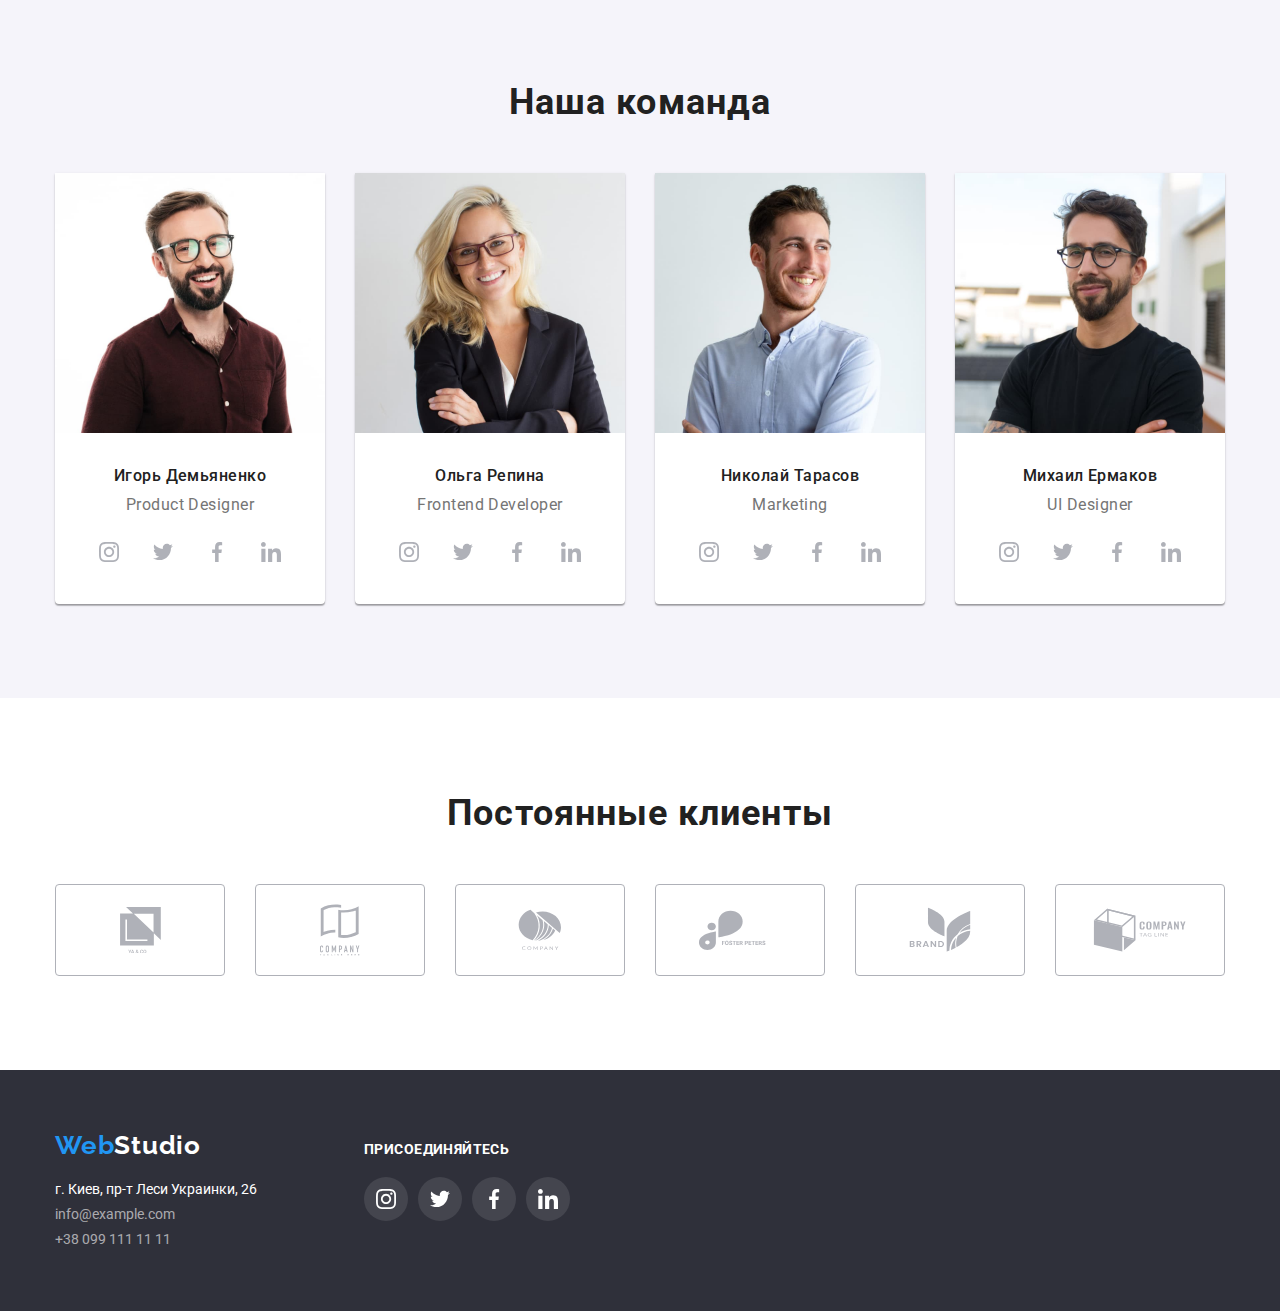
==== commit fa213736: "upade hw4" ====
--- a/index.html
+++ b/index.html
@@ -410,7 +410,7 @@
                     </address>
             </div>
             <div class="item-soc-network">
-                <p>Присоединяйтесь</p>
+                <p class="appeal">Присоединяйтесь</p>
                 <ul class="footer-soc-network">
                     <li  class="footer-icon-soc">
                         <a href="" class="footer-link">
--- a/css/style.css
+++ b/css/style.css
@@ -90,10 +90,13 @@
 }
 .contacts-link {
     color: var(--secondary-color);
-}
+     display: flex;
+     align-items: center;
+    }
 .contacts-icon {
     margin-right: 10px;
 }
+
 
 
 
@@ -115,7 +118,6 @@
 /* hero */
 
 .hero {
-    width: 1600px;
     height: auto;
     padding: 200px 0;
     background-image: linear-gradient(rgba(47, 48, 58, 0.4), rgba(47, 48, 58, 0.4)), url(../images/back.jpg);
@@ -243,10 +245,10 @@
     letter-spacing: 0.03em;
 }
 .team-write {
-    padding: 30px 0;
+    padding: 30px 0 16px 0;
 }
 .link-container {
-    margin: 16px 32px 30px 32px;
+    margin: 0px 32px 30px 32px;
 }
 .social-link {
     fill: var(--icon-color);
@@ -318,7 +320,7 @@
     display: flex;
     align-items: center;
     justify-content: center;
-    margin-top: 50px;
+    margin-top: 20px;
     margin-bottom: 30px;
 }
 
@@ -406,6 +408,7 @@
 .footer .item-address :focus {
     color: var(--effect-color);
 }
+
 
 
 
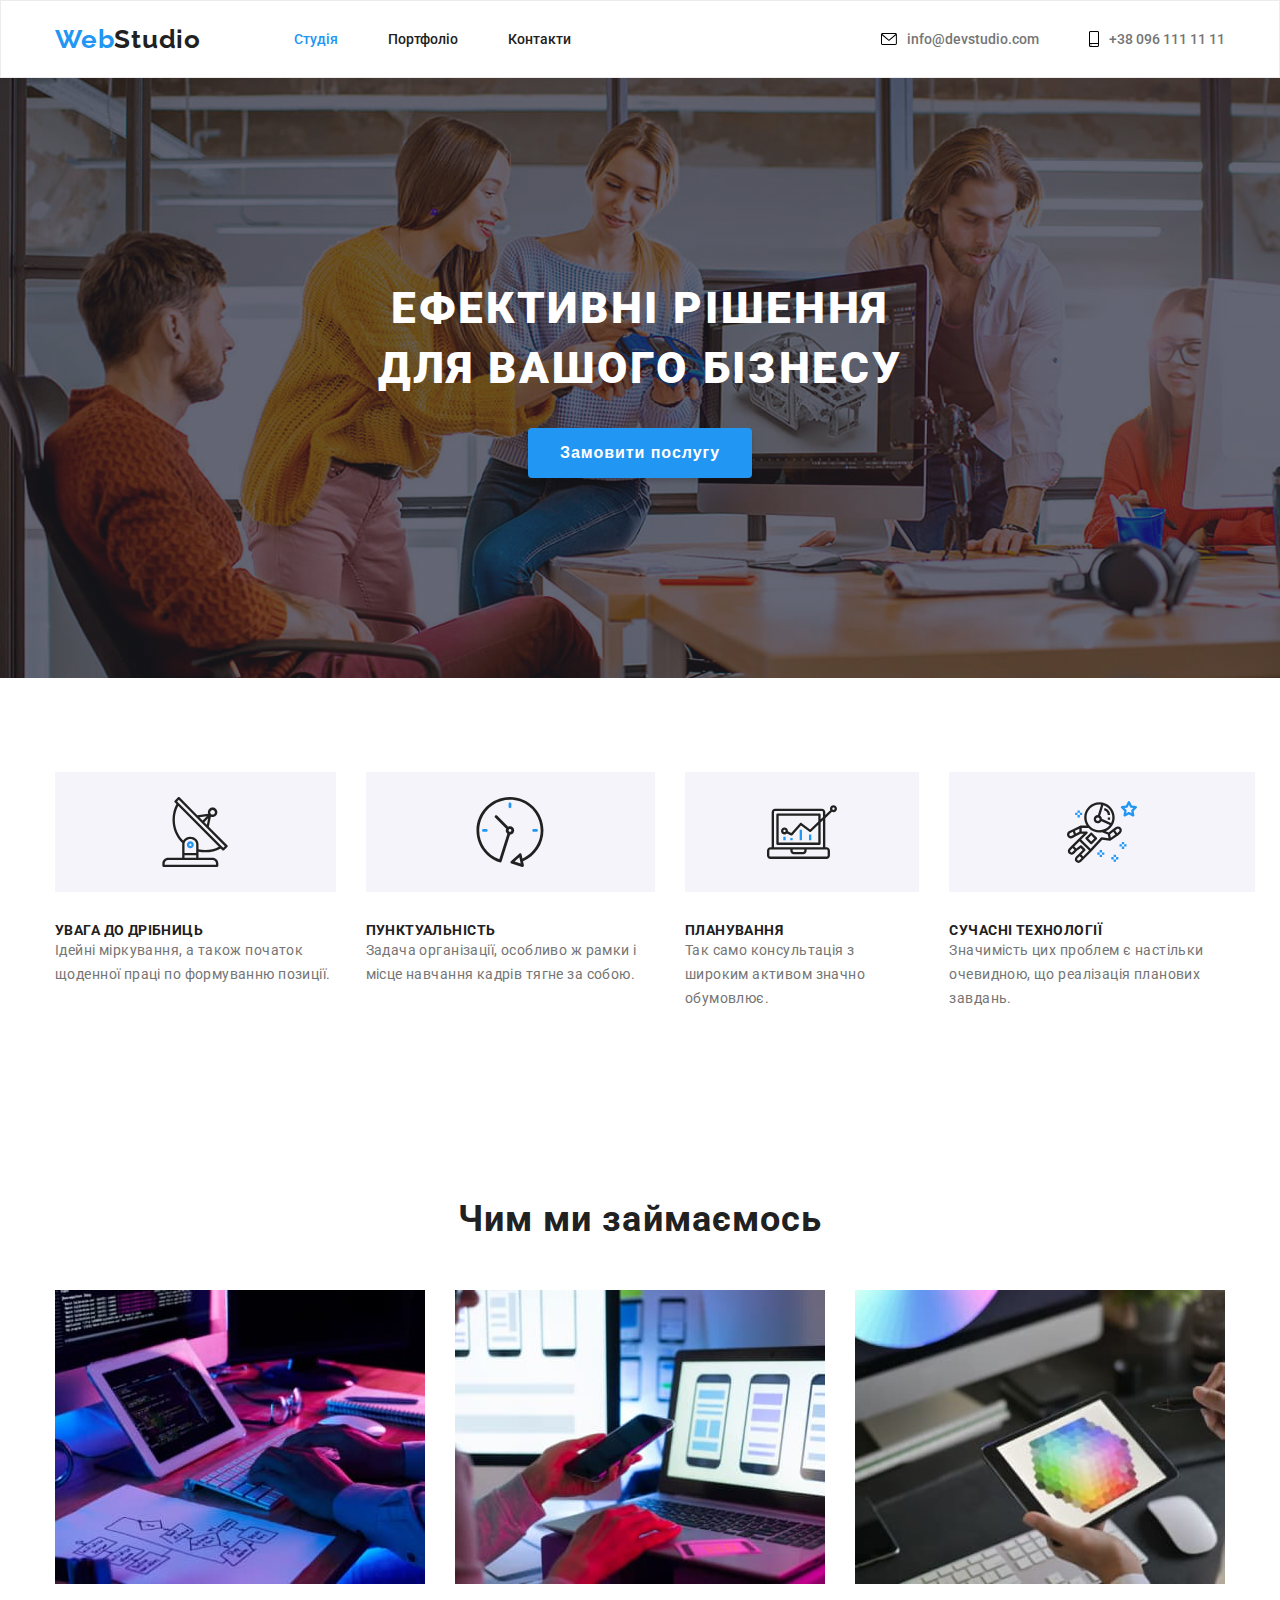
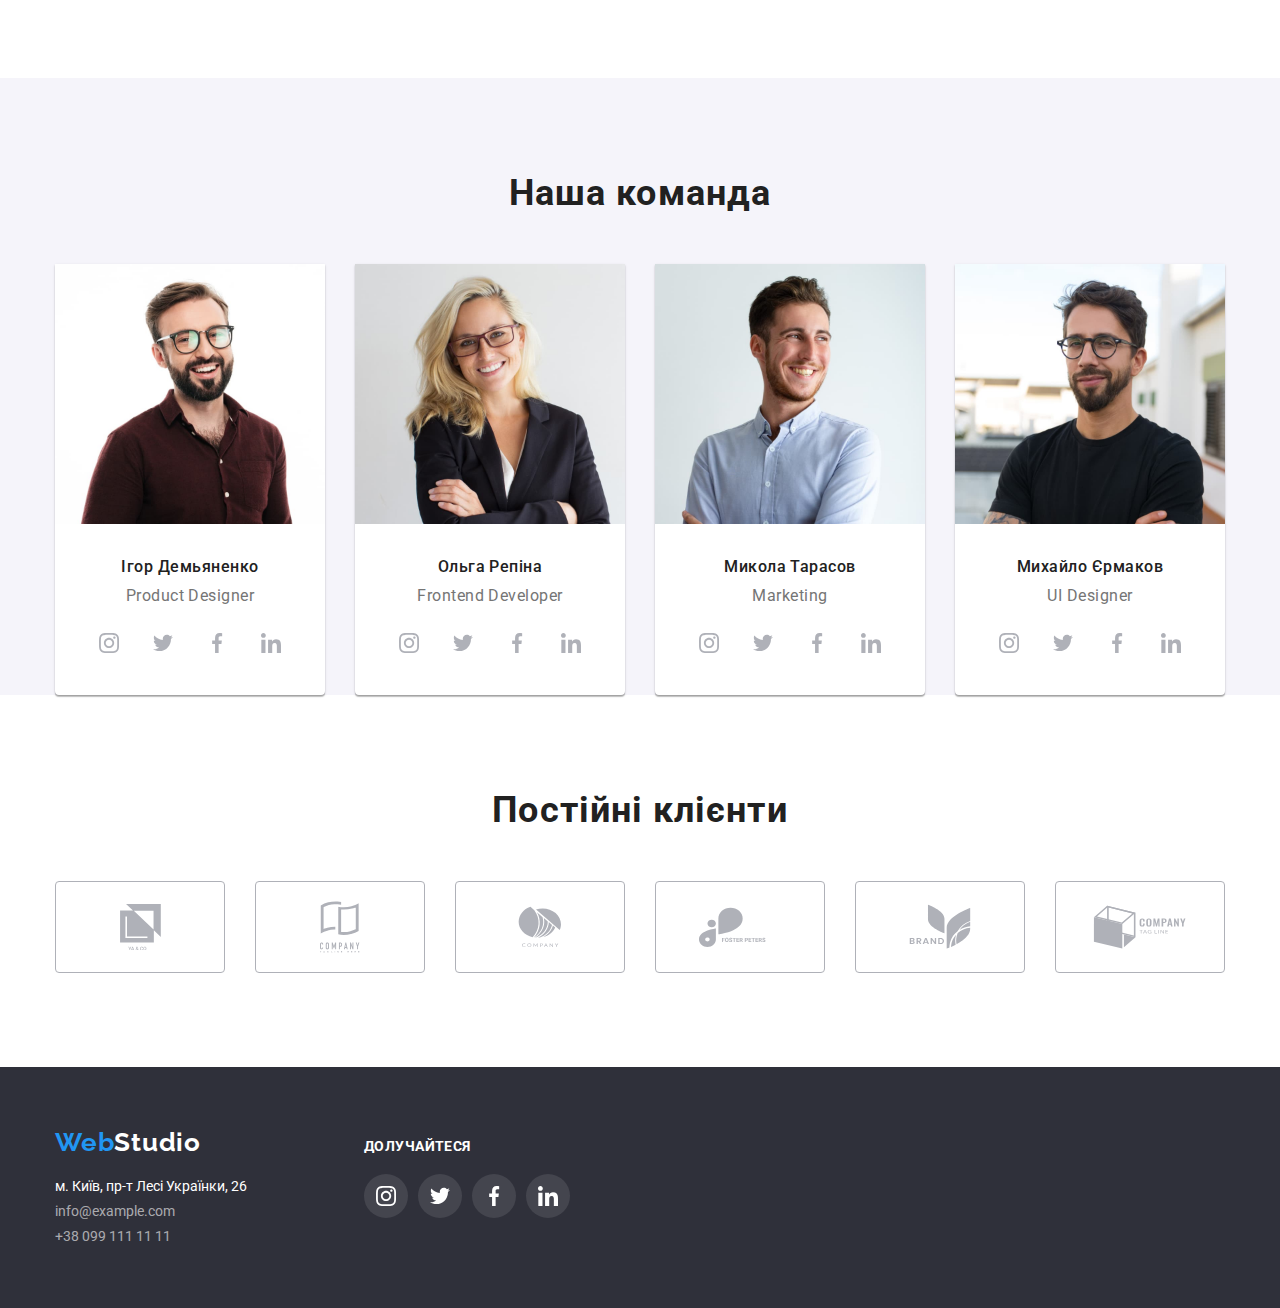
==== commit 03700089: "homework4 upd" ====
--- a/index.html
+++ b/index.html
@@ -1,5 +1,5 @@
 <!DOCTYPE html>
-<html lang="ru">
+<html lang="uk">
 <head>
     <meta charset="UTF-8">
     <meta http-equiv="X-UA-Compatible" content="IE=edge">
@@ -14,18 +14,18 @@
 <body>
     <header class="header">
         <div class="container header-container">
-     <!--навигация сайта-->
+     <!--навигація сайту-->
      <nav class="nav-page">
          <a href="./index.html" class="logo">
          Web<span class="logo-color-black">Studio</span> 
          </a>  
          <ul class="nav-list">
-             <li class="nav-item"><a href="./index.html" class="nav-link nav-link current">Студия</a></li>
-             <li class="nav-item"><a href="./portfolio.html" class="nav-link">Портфолио</a></li>
-             <li class="nav-item"><a href="./contacts.html" class="nav-link">Контакты</a></li>
+             <li class="nav-item"><a href="./index.html" class="nav-link nav-link current">Студія</a></li>
+             <li class="nav-item"><a href="./portfolio.html" class="nav-link">Портфоліо</a></li>
+             <li class="nav-item"><a href="./contacts.html" class="nav-link">Контакти</a></li>
          </ul>
      </nav>
-         <!--контакты--> 
+         <!--контакти--> 
         <ul class="contacts">
              <li class="contacts-item"><a href="mailto:info@devstudio.com" class="contacts-link">
                 <svg width="16" height="12" class="contacts-icon">
@@ -43,16 +43,16 @@
         </div>
      </header>
          <main>
-         <!--Главный баннер-->
+         <!--Головний баннер-->
          <section class="hero">
              <h1 class="hero-title">
-                 ЭФФЕКТИВНЫЕ РЕШЕНИЯ<br>ДЛЯ ВАШЕГО БИЗНЕСА
+                 ЕФЕКТИВНІ РІШЕННЯ ДЛЯ ВАШОГО БІЗНЕСУ
              </h1>
-             <button type="button" class="hero-btn">Заказать услугу</button>
+             <button type="button" class="hero-btn">Замовити послугу</button>
          </section>
-         <!--Преимущества нашей фримы-->
+         <!--Переваги нашої фірми-->
          <section class="section advantege-section">
-             <h2 class="hide">Преимущества нашей фирмы</h2>
+             <h2 class="hide">Переваги нашої фірми</h2>
              <div class="container">
              <ul class="advantage-list">
              <li class="advantage-item">
@@ -63,10 +63,10 @@
                 </svg> 
                  </div>
                  <h3 class="advantage-titles">
-                     Внимание к деталям
+                     Увага до дрібниць
                  </h3>
                  <p class="advantage-explanations">
-                     Идейные соображения, а также начало повседневной работы по формированию позиции.
+                     Ідейні міркування, а також початок щоденної праці по формуванню позиції.
                  </p>
              </li>
              <li class="advantage-item">
@@ -77,10 +77,10 @@
                 </svg> 
                  </div>
                  <h3 class="advantage-titles">
-                     Пунктуальность
+                     Пунктуальність
                  </h3>
                  <p class="advantage-explanations">
-                     Задача организации, в особенности же рамки и место обучения кадров влечет за собой.
+                     Задача організації, особливо ж рамки і місце навчання кадрів тягне за собою.
                  </p>
              </li>
              <li class="advantage-item">
@@ -91,10 +91,10 @@
                 </svg> 
                  </div>
                  <h3 class="advantage-titles">
-                     Планирование
+                     Планування
                  </h3>
                  <p class="advantage-explanations">
-                     Равным образом консультация с широким активом в значительной степени обуславливает.
+                     Так само консультація з широким активом значно обумовлює.
                  </p>
              </li>
              <li class="advantage-item">
@@ -105,31 +105,31 @@
                 </svg> 
                  </div>
                  <h3 class="advantage-titles">
-                     Современные технологии
+                     Сучасні технології
                  </h3>
                  <p class="advantage-explanations">
-                     Значимость этих проблем настолько очевидна, что реализация плановых заданий.
+                      Значимість цих проблем є настільки очевидною, що реалізація планових завдань.
                  </p>
              </li>
          </ul>
          </div>
          </section>
-         <!--Чем мы занимаемся-->
+         <!--Чим ми займаємось-->
             <section class="section">
              <div class="container">
-                  <h2 class="headlines">Чем мы занимаемся</h2>
+                  <h2 class="headlines">Чим ми займаємось</h2>
              <ul class="task-list">
                  <li class="task-item">
-                     <img src="./images/wwdone.jpg" 
-                     alt="мы работаем"
+                     <img class="img-work" src="./images/wwdone.jpg" 
+                     alt="ми працюємо"
                      width="370">
                  </li>
                  <li class="task-item">
-                     <img src="./images/wwdtwo.jpg" alt="мы работаем"
+                     <img class="img-work" src="./images/wwdtwo.jpg" alt="ми працюємо"
                      width="370">
                  </li>
                  <li class="task-item">
-                     <img src="./images/wwdthree.jpg" alt="мы работаем"
+                     <img class="img-work" src="./images/wwdthree.jpg" alt="ми працюємо"
                      width="370">
                  </li>
              </ul>
@@ -146,7 +146,7 @@
                            width="270">
                            <div class="team-write">
                              <h3 class="team-name">
-                               Игорь Демьяненко
+                               Ігор Демьяненко
                              </h3>
                            <p class="team-position">
                                Product Designer
@@ -195,7 +195,7 @@
                            width="270">
                            <div class="team-write">
                              <h3 class="team-name">
-                               Ольга Репина
+                               Ольга Репіна
                              </h3>
                            <p class="team-position">
                                Frontend Developer
@@ -244,7 +244,7 @@
                            width="270">
                            <div class="team-write">
                              <h3 class="team-name">
-                               Николай Тарасов
+                               Микола Тарасов
                              </h3>
                            <p class="team-position">
                                Marketing
@@ -293,7 +293,7 @@
                            width="270">
                            <div class="team-write">
                              <h3 class="team-name">
-                               Михаил Ермаков
+                               Михайло Єрмаков
                              </h3>
                              <p class="team-position">
                                 UI Designer
@@ -339,9 +339,10 @@
                    </ul>
                    </div>
                  </section>
+                  <!-- Наші клієнти -->
                  <div class="container">
                  <section class="section">
-                     <h2 class="headlines-partner">Постоянные клиенты</h2>
+                     <h2 class="headlines-partner">Постійні клієнти</h2>
                      <div>
                          <ul class="partners-list">
                              <li class="partners-item">
@@ -403,14 +404,14 @@
                 <a href="./index.html" class="logo"> <span style="color: #2196F3;">Web</span>Studio</a>
                     <address>
                         <ul class="address">
-                            <li class="item"><a href="" class="title-white">г. Киев, пр-т Леси Украинки, 26</a></li>
+                            <li class="item"><a href="" class="title-white">м. Київ, пр-т Лесі Українки, 26</a></li>
                             <li class="item"><a href="mailto:info@devstudio.com" class="title-rgba">info@example.com</a></li>
                             <li class="item"><a href="tel:+380961111111"  class="title-rgba">+38 099 111 11 11</a></li>   
                         </ul>
                     </address>
             </div>
             <div class="item-soc-network">
-                <p class="appeal">Присоединяйтесь</p>
+                <p class="appeal">Долучайтеся</p>
                 <ul class="footer-soc-network">
                     <li  class="footer-icon-soc">
                         <a href="" class="footer-link">
--- a/css/style.css
+++ b/css/style.css
@@ -20,7 +20,7 @@
     sans-serif;
 }
 .section {
-    padding: 94px 0;
+    margin: 94px 0;
 }
 .container {
     width: 1200px;
@@ -126,6 +126,7 @@
     }
     
 .hero-title {
+    width: 600px;
     color: var(--white-color);
     font-weight: 900;
     font-size: 44px;
@@ -180,9 +181,12 @@
     align-items: center;
 }
 .advantage-item {
-    flex-basis: calc(100% / 4 - 30px);
     margin-right: 30px;
 }
+.advantage-item:last-child {
+    margin-right: 0px;
+}
+
 .advantage-explanations {
     font-size: 14px;
     line-height: calc(24 / 14);
@@ -194,14 +198,23 @@
 
 .task-list {
     display: flex;
-    margin-right: -30px;
 }
 .task-item {
-flex-basis: calc(100% / 3 - 30px);
-margin-right: 30px;
-}
+    margin-right: 30px;
+}
+.task-item:last-child {
+    margin-right: 0px;
+}
+.img-work {
+    display: block;
+    max-width: 100%;
+    max-height: auto;
+}
+
+
 .headlines {
-    padding-bottom: 50px;
+    margin-bottom: 50px;
+    padding-top: 94px;
     font-weight: bold;
     font-size: 36px;
     line-height: calc(42 / 36);
@@ -216,21 +229,21 @@
 }
  .team-list {
      display: flex;
-     margin-right: -30px;
  }
  .team-item {
      background-color: var(--white-color);
-     flex-basis: calc(100% / 4 - 30px);
      margin-right: 30px;
      box-shadow: 0px 1px 3px rgba(0, 0, 0, 0.12),
      0px 1px 1px rgba(0, 0, 0, 0.14),
      0px 2px 1px rgba(0, 0, 0, 0.2);
      border-radius: 0px 0px 4px 4px;
-
  }
+ .team-item:last-child {
+     margin-right: 0px;
+ }
 
 .team-name {
-    padding-bottom: 10px;
+    margin-bottom: 10px;
     font-weight: 500;
     font-size: 16px;
     line-height: calc(19 / 16);
@@ -245,7 +258,7 @@
     letter-spacing: 0.03em;
 }
 .team-write {
-    padding: 30px 0 16px 0;
+    margin: 30px 0 16px 0;
 }
 .link-container {
     margin: 0px 32px 30px 32px;
@@ -266,12 +279,14 @@
 }
 .team-social {
     display: flex;
-    margin-right: -10px;
 }
 .team-social-item {
-    flex-basis: calc(100% / 4 - 10px);
     margin-right: 10px;
 }
+.team-social-item:last-child {
+    margin-right: 0px;
+}
+
 .headlines-partner {
     margin-bottom: 50px;
     font-weight: bold;
@@ -293,13 +308,15 @@
 }
 .partners-list {
     display: flex;
-    margin-right: -30px;
 }
 
 .partners-item {
-    flex-basis: calc(100% / 6 - 30px);
     margin-right: 30px;
 }
+.partners-item:last-child{
+    margin-right: 0px;
+}
+
 .partners-link:focus,
 .partners-link:hover {
     border: 1px solid #2196F3;
@@ -418,11 +435,14 @@
 .filter-list {
     display: flex;
     justify-content: center;
-    margin-bottom: -8px; 
 }
 .filter-item {
     margin-right: 8px;
 }
+.filter-item:last-child {
+    margin-right: 0px;
+}
+
 
 .filter-item:hover {
     box-shadow: 0px 3px 1px rgba(0, 0, 0, 0.1),
@@ -452,12 +472,9 @@
 /* Cards */
 
 .cards-list {
-    padding-top: 50px;
+    margin-top: 50px;
     display: flex;
     flex-wrap: wrap;
-    flex-basis: calc(100 / 3 - 30px);
-    margin-right: -30px;
-    margin-bottom: -30px;
     }
 
 .card-item {
@@ -465,6 +482,14 @@
     margin-bottom: 30px;
     background: var(--white-color)
 }
+.card-item:nth-child(3n+3) {
+    margin-right: 0px;
+}
+.card-item:nth-last-child(-n+4) {
+    margin-bottom: 0px;
+}
+
+
 .card-item:hover {
     box-shadow: 0px 1px 1px rgba(0, 0, 0, 0.12),
         0px 4px 4px rgba(0, 0, 0, 0.06),
@@ -487,9 +512,11 @@
     color:var(--secondary-color)
 }
 .card-write {
-    padding: 20px 24px;
+   padding: 20px 24px;
    background:var(--white-color);
-   border: 1px solid var(--border-color);
+   border-bottom: 1px solid var(--border-color);
+   border-right: 1px solid var(--border-color);
+   border-left: 1px solid var(--border-color);
    box-sizing: border-box;
 }
 .no-gap {
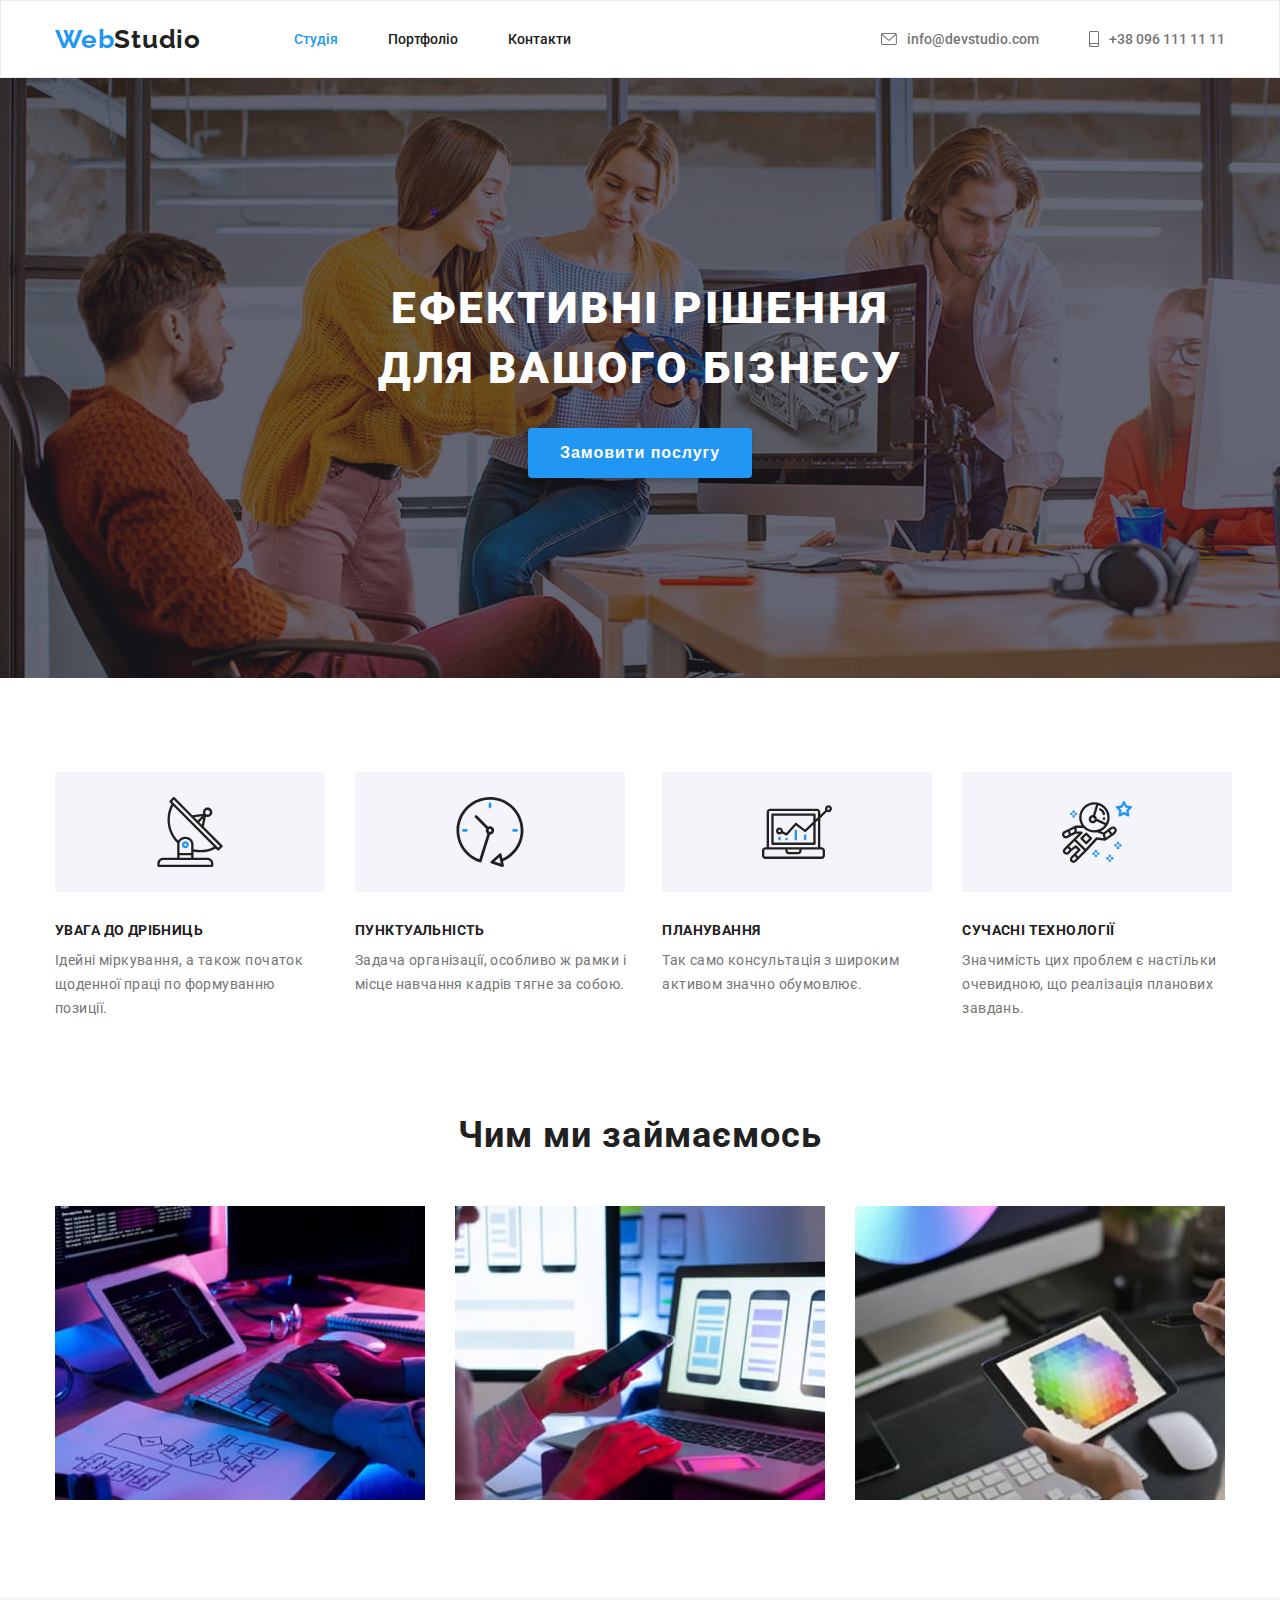
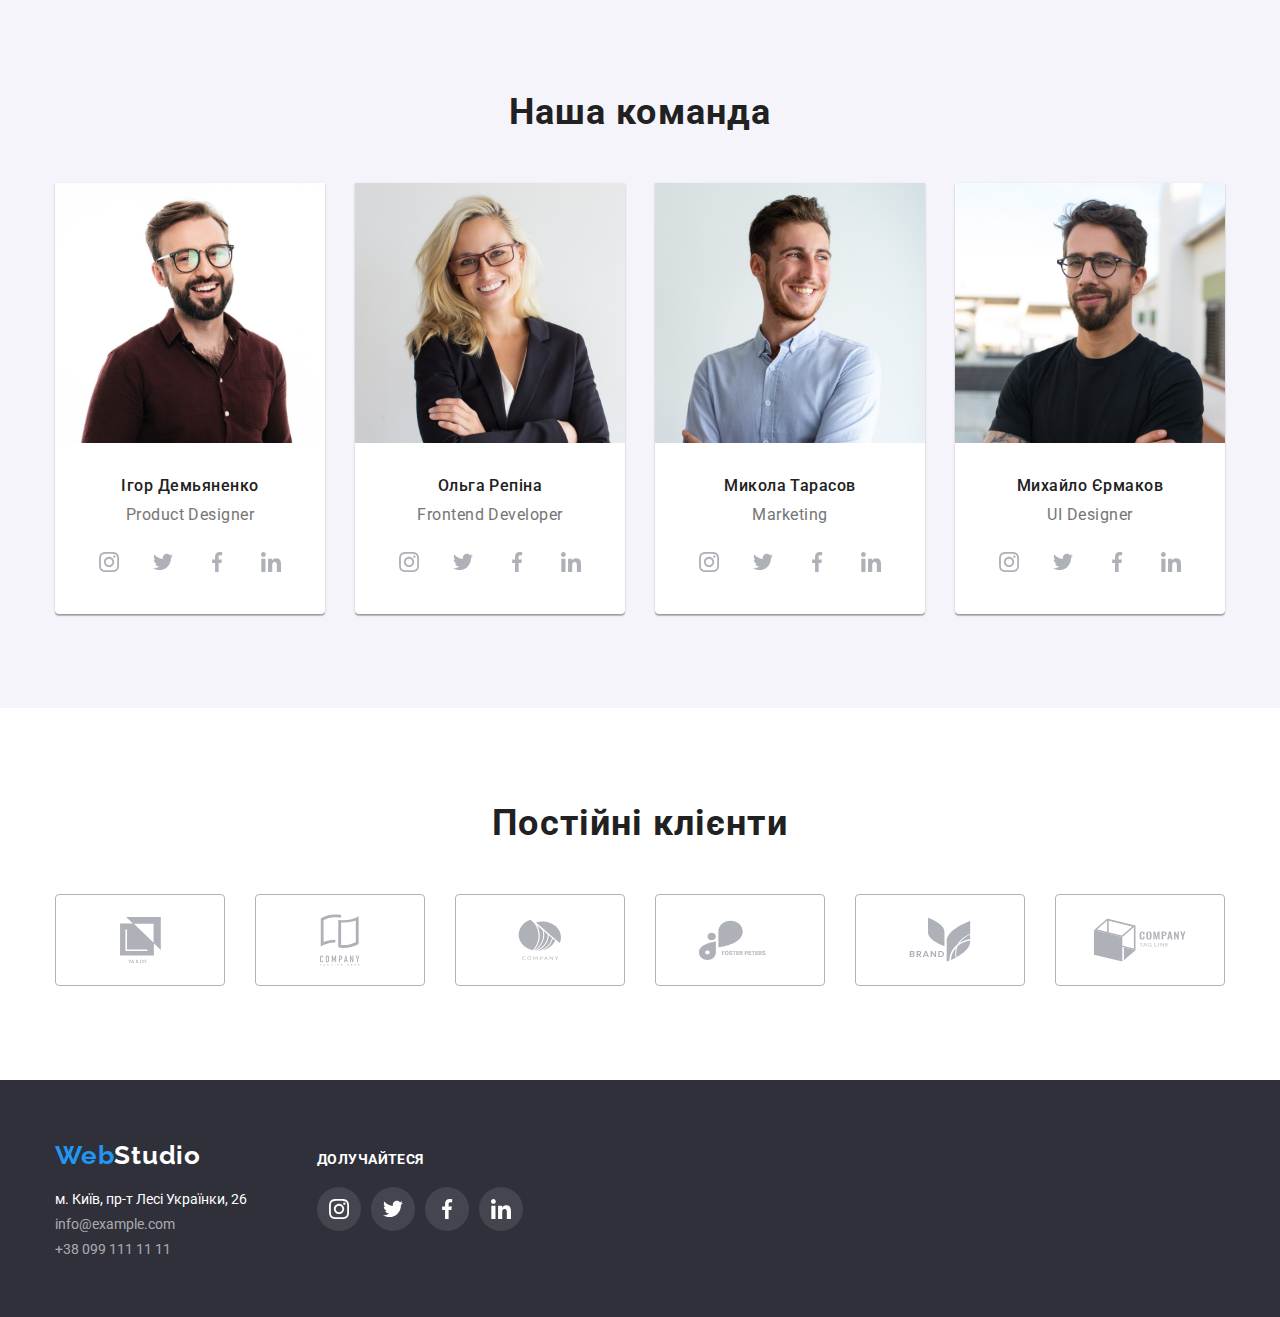
==== commit 1cc0d831: "upd hw4" ====
--- a/index.html
+++ b/index.html
@@ -120,16 +120,16 @@
                   <h2 class="headlines">Чим ми займаємось</h2>
              <ul class="task-list">
                  <li class="task-item">
-                     <img class="img-work" src="./images/wwdone.jpg" 
+                     <img class="img" src="./images/wwdone.jpg" 
                      alt="ми працюємо"
                      width="370">
                  </li>
                  <li class="task-item">
-                     <img class="img-work" src="./images/wwdtwo.jpg" alt="ми працюємо"
+                     <img class="img" src="./images/wwdtwo.jpg" alt="ми працюємо"
                      width="370">
                  </li>
                  <li class="task-item">
-                     <img class="img-work" src="./images/wwdthree.jpg" alt="ми працюємо"
+                     <img class="img" src="./images/wwdthree.jpg" alt="ми працюємо"
                      width="370">
                  </li>
              </ul>
@@ -141,7 +141,7 @@
                    <div class="container">
                    <ul class="team-list">
                        <li class="team-item">
-                           <img src="./images/igor.jpg" 
+                           <img class="img" src="./images/igor.jpg" 
                            alt="наша команда"
                            width="270">
                            <div class="team-write">
@@ -190,7 +190,7 @@
                            </div>
                        </li>
                        <li class="team-item">
-                           <img src="./images/olga.jpg"
+                           <img class="img" src="./images/olga.jpg"
                            alt="наша команда"
                            width="270">
                            <div class="team-write">
@@ -239,7 +239,7 @@
                            </div>
                        </li>
                        <li class="team-item">
-                           <img src="./images/niko.jpg" 
+                           <img class="img" src="./images/niko.jpg" 
                            alt="наша команда"
                            width="270">
                            <div class="team-write">
@@ -288,7 +288,7 @@
                            </div>
                        </li>
                        <li class="team-item">
-                           <img src="./images/miha.jpg" 
+                           <img class="img" src="./images/miha.jpg" 
                            alt="наша команда"
                            width="270">
                            <div class="team-write">
@@ -340,10 +340,9 @@
                    </div>
                  </section>
                   <!-- Наші клієнти -->
-                 <div class="container">
-                 <section class="section">
+                     <section class="section">
+                     <div class="container">
                      <h2 class="headlines-partner">Постійні клієнти</h2>
-                     <div>
                          <ul class="partners-list">
                              <li class="partners-item">
                                  <a href="" class="partners-link">
@@ -394,9 +393,9 @@
                                  </a>
                              </li>
                              </ul>
-                     </div>
+                             </div>
                  </section>
-                 </div>
+                 
          </main>
      <footer class="footer">
       <div class="container footer-list">            
--- a/css/style.css
+++ b/css/style.css
@@ -20,7 +20,7 @@
     sans-serif;
 }
 .section {
-    margin: 94px 0;
+    padding: 94px 0;
 }
 .container {
     width: 1200px;
@@ -54,6 +54,10 @@
 .nav-page {
     align-items: center;
 }
+.contacts {
+    margin-left: auto;
+}
+
 
 /* logo */
 
@@ -95,6 +99,7 @@
     }
 .contacts-icon {
     margin-right: 10px;
+    fill: rgba(117, 117, 117, 1);
 }
 
 
@@ -118,11 +123,16 @@
 /* hero */
 
 .hero {
-    height: auto;
     padding: 200px 0;
     background-image: linear-gradient(rgba(47, 48, 58, 0.4), rgba(47, 48, 58, 0.4)), url(../images/back.jpg);
     background-color: var(--second-back-color);
     text-align: center;
+    max-width: 1600px;
+    height: 600px;
+    margin: 0 auto;
+    background-repeat: no-repeat;
+    background-size: cover;
+
     }
     
 .hero-title {
@@ -170,12 +180,13 @@
     line-height: calc(16 / 14);
     letter-spacing: 0.03em;
     text-transform: uppercase;
+    margin-bottom: 10px;
 }
 .advantege-icon {
     background: var(--team-back-color);
     margin-bottom: 30px;
     display: flex;
-    width: 100%;
+    width: 270px;
     height: 120px;
     justify-content: center;
     align-items: center;
@@ -214,7 +225,6 @@
 
 .headlines {
     margin-bottom: 50px;
-    padding-top: 94px;
     font-weight: bold;
     font-size: 36px;
     line-height: calc(42 / 36);
@@ -338,7 +348,6 @@
     align-items: center;
     justify-content: center;
     margin-top: 20px;
-    margin-bottom: 30px;
 }
 
 .footer-icon-soc {
@@ -397,6 +406,7 @@
     display: inline-block;
     color: var(--white-color);
     margin-bottom: 20px;
+    margin-right: 0px;
 }
 
 .footer .title-white {
@@ -489,12 +499,15 @@
     margin-bottom: 0px;
 }
 
-
-.card-item:hover {
+.card-href {
+    display: block;
+}
+.card-href:hover {
     box-shadow: 0px 1px 1px rgba(0, 0, 0, 0.12),
         0px 4px 4px rgba(0, 0, 0, 0.06),
         1px 4px 6px rgba(0, 0, 0, 0.16);
 }
+
 .card-name {
     margin-bottom: 4px;
     font-style: normal;
